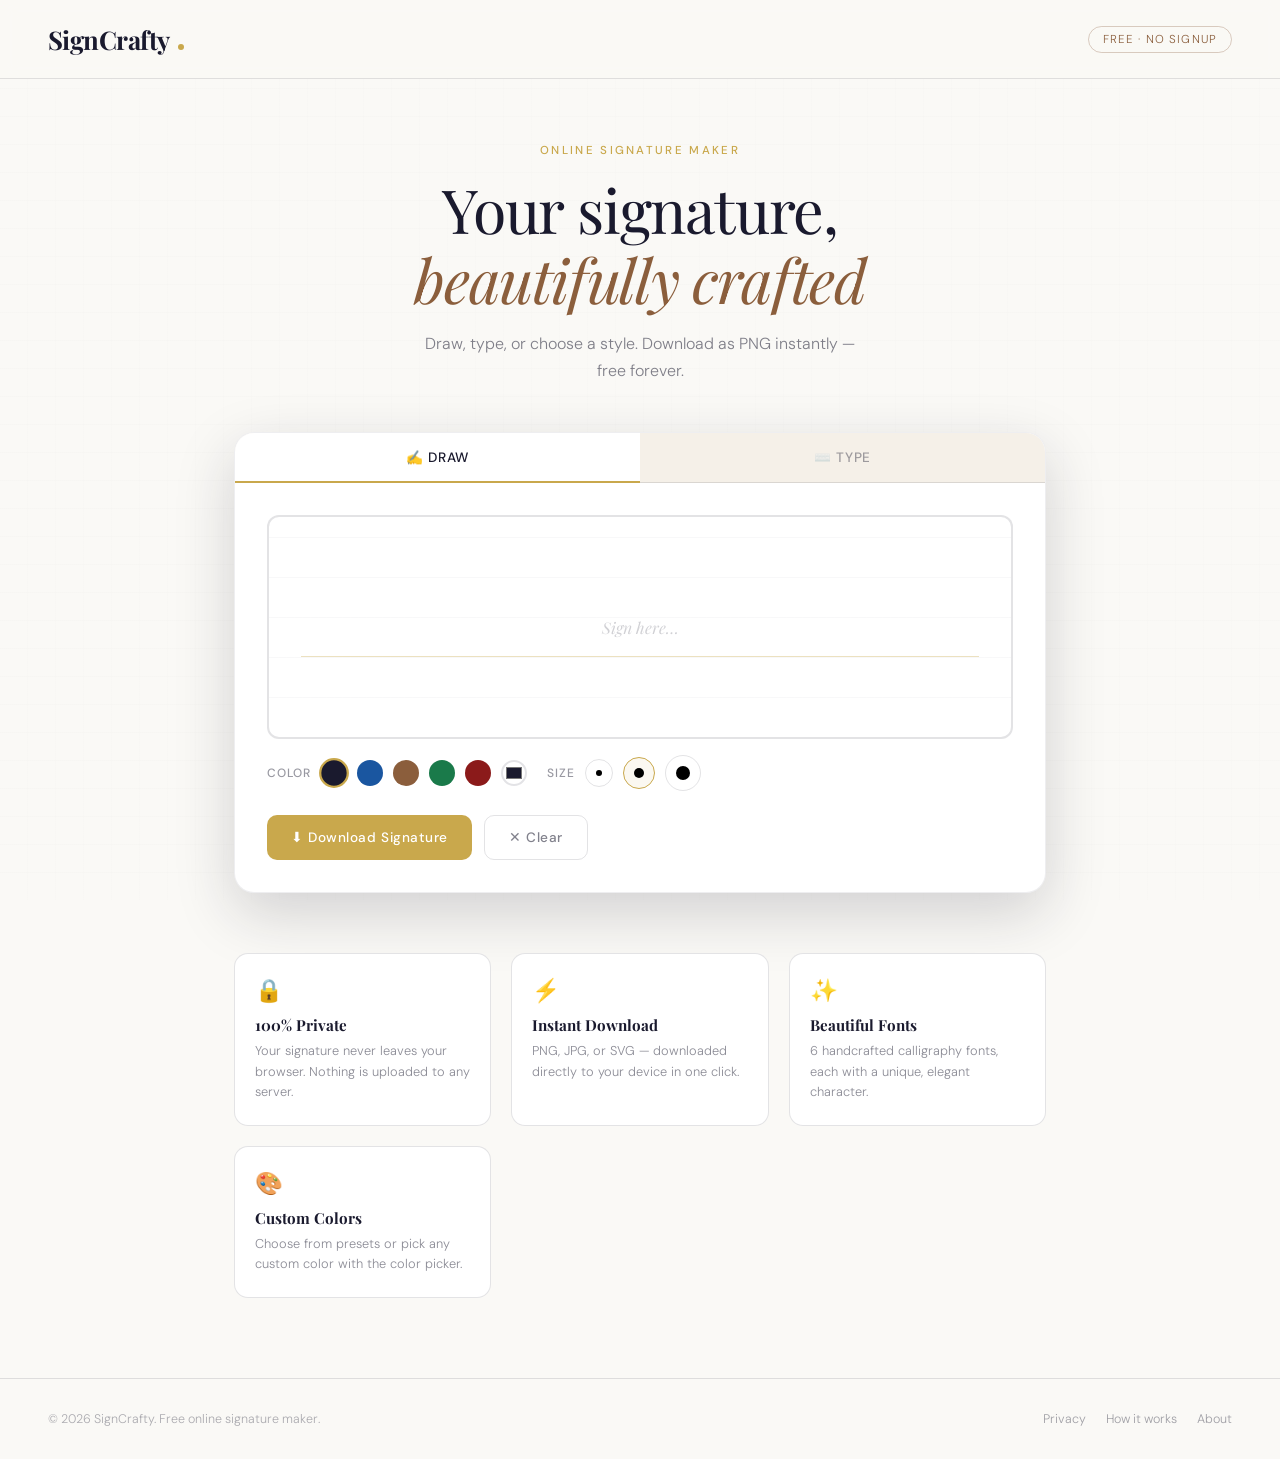
==== index.html @ a832ad2a "initial commit" ====
<!DOCTYPE html>
<html lang="en">
<head>
<meta charset="UTF-8">
<meta name="viewport" content="width=device-width, initial-scale=1.0">
<title>SignCrafty – Free Online Signature Maker</title>
<meta name="description" content="Create your perfect digital signature for free. Draw, type, or upload. Download as PNG instantly. No signup required.">
<meta name="keywords" content="signature maker, digital signature, online signature, free signature, PNG signature, SVG signature, typed signature, e-signature image">
<meta name="author" content="SignCrafty">
<meta name="robots" content="index, follow">
<meta name="theme-color" content="#1a1a2e">

<link rel="preconnect" href="https://fonts.googleapis.com">
<link rel="preconnect" href="https://fonts.gstatic.com" crossorigin>

<meta property="og:type" content="website">
<meta property="og:title" content="SignCrafty – Free Online Signature Maker">
<meta property="og:description" content="Create your perfect digital signature for free. Draw, type, or choose a style. Download as PNG, JPG, or SVG instantly. No signup required.">
<meta property="og:locale" content="en_US">
<meta property="og:site_name" content="SignCrafty">

<meta name="twitter:card" content="summary_large_image">
<meta name="twitter:title" content="SignCrafty – Free Online Signature Maker">
<meta name="twitter:description" content="Create your perfect digital signature for free. Draw, type, or choose a style. Download instantly — no signup.">

<link href="https://fonts.googleapis.com/css2?family=Playfair+Display:ital,wght@0,400;0,700;1,400&family=DM+Sans:wght@300;400;500&family=Dancing+Script:wght@400;600;700&family=Great+Vibes&family=Pinyon+Script&family=Parisienne&display=swap" rel="stylesheet">
<link rel="stylesheet" href="styles.css">

<script type="application/ld+json">
{
  "@context": "https://schema.org",
  "@type": "WebApplication",
  "name": "SignCrafty",
  "description": "Free online signature maker. Draw or type your signature and download as PNG, JPG, or SVG. Runs entirely in your browser.",
  "applicationCategory": "UtilitiesApplication",
  "operatingSystem": "Any",
  "offers": {
    "@type": "Offer",
    "price": "0",
    "priceCurrency": "USD"
  },
  "featureList": "Draw signature; type signature with fonts; PNG, JPG, and SVG export; private browser-only processing"
}
</script>

<script src="main.js" defer></script>
</head>
<body>

<!-- HEADER -->
<header>
  <div class="logo">
    <span class="logo-word">SignCrafty</span>
    <div class="logo-dot"></div>
  </div>
  <span class="header-badge">Free · No Signup</span>
</header>

<main id="main-content">
<!-- HERO -->
<section class="hero" aria-labelledby="hero-heading">
  <div class="hero-eyebrow">Online Signature Maker</div>
  <h1 id="hero-heading">Your signature,<br><em>beautifully crafted</em></h1>
  <p>Draw, type, or choose a style. Download as PNG instantly — free forever.</p>
</section>

<!-- MAIN TOOL CARD -->
<div class="card">
  <div class="tool-box">

    <!-- TABS -->
    <div class="tabs">
      <button class="tab active" onclick="switchTab('draw', this)">✍️ Draw</button>
      <button class="tab" onclick="switchTab('type', this)">⌨️ Type</button>
    </div>

    <div class="panels">

      <!-- DRAW PANEL -->
      <div class="panel active" id="panel-draw">
        <div class="canvas-wrap">
          <div class="canvas-lines"></div>
          <div class="baseline"></div>
          <canvas id="sigCanvas"></canvas>
          <div class="canvas-hint" id="canvasHint">Sign here…</div>
        </div>

        <div class="draw-toolbar">
          <div class="toolbar-group">
            <span class="toolbar-label">Color</span>
            <div class="color-swatch active" style="background:#1a1a2e;" data-color="#1a1a2e" onclick="setColor(this)"></div>
            <div class="color-swatch" style="background:#1a56a0;" data-color="#1a56a0" onclick="setColor(this)"></div>
            <div class="color-swatch" style="background:#8b5e3c;" data-color="#8b5e3c" onclick="setColor(this)"></div>
            <div class="color-swatch" style="background:#1a7a4a;" data-color="#1a7a4a" onclick="setColor(this)"></div>
            <div class="color-swatch" style="background:#8b1a1a;" data-color="#8b1a1a" onclick="setColor(this)"></div>
            <input type="color" id="customColor" value="#1a1a2e" oninput="setCustomColor(this)"
              title="Custom color"
              style="width:26px;height:26px;border-radius:50%;border:2px solid var(--line);cursor:pointer;padding:1px;background:none;">
          </div>
          <div class="toolbar-group">
            <span class="toolbar-label">Size</span>
            <button class="size-btn" style="width:28px;height:28px;" onclick="setSize(1.5, this)">
              <svg width="6" height="6"><circle cx="3" cy="3" r="3" fill="currentColor"/></svg>
            </button>
            <button class="size-btn active" style="width:32px;height:32px;" onclick="setSize(3, this)">
              <svg width="10" height="10"><circle cx="5" cy="5" r="5" fill="currentColor"/></svg>
            </button>
            <button class="size-btn" style="width:36px;height:36px;" onclick="setSize(5, this)">
              <svg width="14" height="14"><circle cx="7" cy="7" r="7" fill="currentColor"/></svg>
            </button>
          </div>
        </div>

        <div class="actions">
          <button class="btn btn-gold" onclick="showDownload('draw')">⬇ Download Signature</button>
          <button class="btn btn-ghost" onclick="clearCanvas()">✕ Clear</button>
        </div>

        <div class="download-opts" id="dl-draw">
          <div class="download-opts-title">Choose format</div>
          <div class="dl-grid">
            <div class="dl-opt" onclick="downloadSig('draw','png-transparent')">
              <div class="dl-opt-icon">🖼️</div>
              <div class="dl-opt-label">PNG</div>
              <div class="dl-opt-desc">Transparent background</div>
            </div>
            <div class="dl-opt" onclick="downloadSig('draw','png-white')">
              <div class="dl-opt-icon">⬜</div>
              <div class="dl-opt-label">PNG</div>
              <div class="dl-opt-desc">White background</div>
            </div>
            <div class="dl-opt" onclick="downloadSig('draw','jpg')">
              <div class="dl-opt-icon">📷</div>
              <div class="dl-opt-label">JPG</div>
              <div class="dl-opt-desc">White background</div>
            </div>
            <div class="dl-opt" onclick="downloadSig('draw','svg')">
              <div class="dl-opt-icon">✏️</div>
              <div class="dl-opt-label">SVG</div>
              <div class="dl-opt-desc">Vector format</div>
            </div>
          </div>
        </div>
      </div>

      <!-- TYPE PANEL -->
      <div class="panel" id="panel-type">
        <div class="type-input-wrap">
          <input type="text" id="typeInput" placeholder="Type your name…" oninput="updateTypePreview()" maxlength="40">
        </div>

        <div class="font-grid" id="fontGrid"></div>

        <div class="type-preview-wrap">
          <div class="baseline"></div>
          <div id="typedSig" style="font-family:'Dancing Script',cursive;">Your Name</div>
        </div>

        <div class="type-color-row">
          <span class="toolbar-label">Color</span>
          <div class="color-swatch active" style="background:#1a1a2e;" data-color="#1a1a2e" onclick="setTypeColor(this)"></div>
          <div class="color-swatch" style="background:#1a56a0;" data-color="#1a56a0" onclick="setTypeColor(this)"></div>
          <div class="color-swatch" style="background:#8b5e3c;" data-color="#8b5e3c" onclick="setTypeColor(this)"></div>
          <div class="color-swatch" style="background:#1a7a4a;" data-color="#1a7a4a" onclick="setTypeColor(this)"></div>
          <div class="color-swatch" style="background:#8b1a1a;" data-color="#8b1a1a" onclick="setTypeColor(this)"></div>
          <input type="color" id="typeCustomColor" value="#1a1a2e" oninput="setTypeCustomColor(this)"
            style="width:26px;height:26px;border-radius:50%;border:2px solid var(--line);cursor:pointer;padding:1px;background:none;">
        </div>

        <div class="actions">
          <button class="btn btn-gold" onclick="showDownload('type')">⬇ Download Signature</button>
        </div>

        <div class="download-opts" id="dl-type">
          <div class="download-opts-title">Choose format</div>
          <div class="dl-grid">
            <div class="dl-opt" onclick="downloadSig('type','png-transparent')">
              <div class="dl-opt-icon">🖼️</div>
              <div class="dl-opt-label">PNG</div>
              <div class="dl-opt-desc">Transparent background</div>
            </div>
            <div class="dl-opt" onclick="downloadSig('type','png-white')">
              <div class="dl-opt-icon">⬜</div>
              <div class="dl-opt-label">PNG</div>
              <div class="dl-opt-desc">White background</div>
            </div>
            <div class="dl-opt" onclick="downloadSig('type','jpg')">
              <div class="dl-opt-icon">📷</div>
              <div class="dl-opt-label">JPG</div>
              <div class="dl-opt-desc">White background</div>
            </div>
          </div>
        </div>
      </div>

    </div>
  </div>
</div>

<!-- FEATURES -->
<section class="features" aria-label="Features">
  <div class="feature">
    <div class="feature-icon">🔒</div>
    <div class="feature-title">100% Private</div>
    <div class="feature-desc">Your signature never leaves your browser. Nothing is uploaded to any server.</div>
  </div>
  <div class="feature">
    <div class="feature-icon">⚡</div>
    <div class="feature-title">Instant Download</div>
    <div class="feature-desc">PNG, JPG, or SVG — downloaded directly to your device in one click.</div>
  </div>
  <div class="feature">
    <div class="feature-icon">✨</div>
    <div class="feature-title">Beautiful Fonts</div>
    <div class="feature-desc">6 handcrafted calligraphy fonts, each with a unique, elegant character.</div>
  </div>
  <div class="feature">
    <div class="feature-icon">🎨</div>
    <div class="feature-title">Custom Colors</div>
    <div class="feature-desc">Choose from presets or pick any custom color with the color picker.</div>
  </div>
</section>
</main>

<!-- FOOTER -->
<footer>
  <div class="footer-copy">© 2026 SignCrafty. Free online signature maker.</div>
  <div class="footer-links">
    <a href="#">Privacy</a>
    <a href="#">How it works</a>
    <a href="#">About</a>
  </div>
</footer>

<!-- TOAST -->
<div class="toast" id="toast"></div>

</body>
</html>
---- styles.css ----
:root {
    --ink: #1a1a2e;
    --ink-light: #2d2d4e;
    --paper: #faf9f6;
    --paper-warm: #f5f0e8;
    --gold: #c9a84c;
    --gold-light: #e8c96a;
    --accent: #8b5e3c;
    --line: rgba(26,26,46,0.12);
    --shadow: 0 8px 40px rgba(26,26,46,0.12);
    --shadow-deep: 0 20px 60px rgba(26,26,46,0.18);
  }

  * { margin: 0; padding: 0; box-sizing: border-box; }

  body {
    background: var(--paper);
    color: var(--ink);
    font-family: 'DM Sans', sans-serif;
    font-weight: 300;
    min-height: 100vh;
    overflow-x: hidden;
  }

  /* Subtle paper texture */
  body::before {
    content: '';
    position: fixed;
    inset: 0;
    background-image:
      repeating-linear-gradient(0deg, transparent, transparent 27px, rgba(26,26,46,0.025) 28px),
      repeating-linear-gradient(90deg, transparent, transparent 27px, rgba(26,26,46,0.01) 28px);
    pointer-events: none;
    z-index: 0;
  }

  /* ── HEADER ── */
  header {
    position: relative;
    z-index: 1;
    display: flex;
    justify-content: space-between;
    align-items: center;
    padding: 22px 48px;
    border-bottom: 1px solid var(--line);
    background: rgba(250,249,246,0.9);
    backdrop-filter: blur(8px);
  }

  .logo {
    display: flex;
    align-items: baseline;
    gap: 8px;
  }

  .logo-word {
    font-family: 'Playfair Display', serif;
    font-size: 1.6rem;
    font-weight: 700;
    color: var(--ink);
    letter-spacing: -0.02em;
  }

  .logo-dot {
    width: 6px;
    height: 6px;
    background: var(--gold);
    border-radius: 50%;
    margin-bottom: 3px;
  }

  .logo-sub {
    font-size: 0.7rem;
    letter-spacing: 0.15em;
    text-transform: uppercase;
    color: var(--gold);
    font-weight: 500;
  }

  .header-badge {
    font-size: 0.72rem;
    letter-spacing: 0.1em;
    text-transform: uppercase;
    color: var(--accent);
    border: 1px solid rgba(139,94,60,0.3);
    padding: 5px 14px;
    border-radius: 20px;
  }

  /* ── HERO ── */
  .hero {
    position: relative;
    z-index: 1;
    text-align: center;
    padding: 64px 24px 48px;
  }

  .hero-eyebrow {
    font-size: 0.72rem;
    letter-spacing: 0.2em;
    text-transform: uppercase;
    color: var(--gold);
    font-weight: 500;
    margin-bottom: 16px;
  }

  .hero h1 {
    font-family: 'Playfair Display', serif;
    font-size: clamp(2.2rem, 5vw, 3.8rem);
    font-weight: 400;
    line-height: 1.15;
    color: var(--ink);
    margin-bottom: 16px;
    letter-spacing: -0.02em;
  }

  .hero h1 em {
    font-style: italic;
    color: var(--accent);
  }

  .hero p {
    font-size: 1rem;
    color: rgba(26,26,46,0.55);
    max-width: 460px;
    margin: 0 auto;
    line-height: 1.7;
  }

  /* ── MAIN CARD ── */
  .card {
    position: relative;
    z-index: 1;
    max-width: 860px;
    margin: 0 auto 60px;
    padding: 0 24px;
  }

  .tool-box {
    background: white;
    border-radius: 20px;
    box-shadow: var(--shadow-deep);
    overflow: hidden;
    border: 1px solid rgba(26,26,46,0.07);
  }

  /* ── TABS ── */
  .tabs {
    display: flex;
    border-bottom: 1px solid var(--line);
    background: var(--paper-warm);
  }

  .tab {
    flex: 1;
    padding: 16px 20px;
    font-family: 'DM Sans', sans-serif;
    font-size: 0.85rem;
    font-weight: 500;
    letter-spacing: 0.05em;
    text-transform: uppercase;
    color: rgba(26,26,46,0.4);
    background: none;
    border: none;
    cursor: pointer;
    transition: all 0.25s;
    position: relative;
  }

  .tab:hover { color: var(--ink); }

  .tab.active {
    color: var(--ink);
    background: white;
  }

  .tab.active::after {
    content: '';
    position: absolute;
    bottom: -1px;
    left: 0; right: 0;
    height: 2px;
    background: var(--gold);
  }

  /* ── PANELS ── */
  .panels { padding: 32px; }

  .panel { display: none; }
  .panel.active { display: block; }

  /* ── DRAW PANEL ── */
  .canvas-wrap {
    position: relative;
    background: white;
    border: 2px solid var(--line);
    border-radius: 12px;
    overflow: hidden;
    cursor: crosshair;
  }

  .canvas-lines {
    position: absolute;
    inset: 0;
    background-image: repeating-linear-gradient(
      0deg, transparent, transparent 39px, rgba(26,26,46,0.06) 40px
    );
    pointer-events: none;
  }

  .baseline {
    position: absolute;
    bottom: 80px;
    left: 32px; right: 32px;
    height: 1px;
    background: rgba(201,168,76,0.35);
    pointer-events: none;
  }

  #sigCanvas {
    display: block;
    width: 100%;
    height: 220px;
    touch-action: none;
  }

  .canvas-hint {
    position: absolute;
    inset: 0;
    display: flex;
    align-items: center;
    justify-content: center;
    font-family: 'Playfair Display', serif;
    font-style: italic;
    font-size: 1rem;
    color: rgba(26,26,46,0.2);
    pointer-events: none;
    transition: opacity 0.3s;
  }

  .canvas-hint.hidden { opacity: 0; }

  /* Draw toolbar */
  .draw-toolbar {
    display: flex;
    align-items: center;
    gap: 20px;
    margin-top: 16px;
    flex-wrap: wrap;
  }

  .toolbar-group {
    display: flex;
    align-items: center;
    gap: 10px;
  }

  .toolbar-label {
    font-size: 0.75rem;
    letter-spacing: 0.08em;
    text-transform: uppercase;
    color: rgba(26,26,46,0.45);
    font-weight: 500;
  }

  .color-swatch {
    width: 26px; height: 26px;
    border-radius: 50%;
    border: 2px solid transparent;
    cursor: pointer;
    transition: transform 0.15s, border-color 0.15s;
  }

  .color-swatch:hover { transform: scale(1.15); }
  .color-swatch.active { border-color: var(--gold); transform: scale(1.15); }

  .size-btn {
    background: none;
    border: 1.5px solid var(--line);
    border-radius: 50%;
    cursor: pointer;
    display: flex; align-items: center; justify-content: center;
    transition: border-color 0.15s, background 0.15s;
  }

  .size-btn:hover, .size-btn.active {
    border-color: var(--gold);
    background: rgba(201,168,76,0.08);
  }

  /* ── TYPE PANEL ── */
  .type-input-wrap {
    position: relative;
    margin-bottom: 20px;
  }

  .type-input-wrap input {
    width: 100%;
    border: 2px solid var(--line);
    border-radius: 10px;
    padding: 16px 20px;
    font-family: 'DM Sans', sans-serif;
    font-size: 1rem;
    color: var(--ink);
    background: var(--paper);
    outline: none;
    transition: border-color 0.2s;
  }

  .type-input-wrap input:focus {
    border-color: var(--gold);
    background: white;
  }

  .type-input-wrap input::placeholder { color: rgba(26,26,46,0.3); }

  .font-grid {
    display: grid;
    grid-template-columns: repeat(auto-fill, minmax(180px, 1fr));
    gap: 12px;
    margin-bottom: 20px;
  }

  .font-option {
    padding: 16px 12px;
    background: var(--paper);
    border: 2px solid transparent;
    border-radius: 10px;
    cursor: pointer;
    text-align: center;
    transition: all 0.2s;
  }

  .font-option:hover { border-color: rgba(201,168,76,0.4); background: white; }
  .font-option.active { border-color: var(--gold); background: white; }

  .font-preview {
    font-size: 1.5rem;
    color: var(--ink);
    line-height: 1.3;
    margin-bottom: 4px;
  }

  .font-name {
    font-size: 0.68rem;
    letter-spacing: 0.1em;
    text-transform: uppercase;
    color: rgba(26,26,46,0.4);
    font-family: 'DM Sans', sans-serif;
  }

  /* Type preview */
  .type-preview-wrap {
    background: white;
    border: 2px solid var(--line);
    border-radius: 12px;
    height: 160px;
    display: flex;
    align-items: center;
    justify-content: center;
    overflow: hidden;
    position: relative;
    margin-bottom: 20px;
  }

  .type-preview-wrap .baseline {
    bottom: 40px;
  }

  #typedSig {
    font-size: clamp(2rem, 8vw, 3.5rem);
    color: var(--ink);
    padding: 20px;
    text-align: center;
    line-height: 1.2;
    transition: font-family 0.3s;
    position: relative;
    z-index: 1;
  }

  /* Color picker for type */
  .type-color-row {
    display: flex;
    align-items: center;
    gap: 16px;
    margin-bottom: 8px;
  }

  /* ── ACTION BUTTONS ── */
  .actions {
    display: flex;
    gap: 12px;
    margin-top: 24px;
    flex-wrap: wrap;
  }

  .btn {
    display: inline-flex;
    align-items: center;
    gap: 8px;
    padding: 13px 24px;
    border-radius: 10px;
    font-family: 'DM Sans', sans-serif;
    font-size: 0.85rem;
    font-weight: 500;
    letter-spacing: 0.04em;
    cursor: pointer;
    transition: all 0.2s;
    border: none;
    text-decoration: none;
  }

  .btn-primary {
    background: var(--ink);
    color: white;
  }

  .btn-primary:hover {
    background: var(--ink-light);
    transform: translateY(-1px);
    box-shadow: 0 6px 20px rgba(26,26,46,0.25);
  }

  .btn-gold {
    background: var(--gold);
    color: white;
  }

  .btn-gold:hover {
    background: var(--gold-light);
    transform: translateY(-1px);
    box-shadow: 0 6px 20px rgba(201,168,76,0.4);
  }

  .btn-ghost {
    background: transparent;
    color: rgba(26,26,46,0.55);
    border: 1.5px solid var(--line);
  }

  .btn-ghost:hover {
    background: var(--paper-warm);
    color: var(--ink);
    border-color: rgba(26,26,46,0.2);
  }

  /* ── DOWNLOAD OPTIONS ── */
  .download-opts {
    display: none;
    margin-top: 20px;
    padding: 20px;
    background: var(--paper-warm);
    border-radius: 12px;
    border: 1px solid var(--line);
    animation: fadeUp 0.3s ease;
  }

  .download-opts.visible { display: block; }

  @keyframes fadeUp {
    from { opacity: 0; transform: translateY(8px); }
    to { opacity: 1; transform: translateY(0); }
  }

  .download-opts-title {
    font-size: 0.72rem;
    letter-spacing: 0.15em;
    text-transform: uppercase;
    color: rgba(26,26,46,0.45);
    margin-bottom: 14px;
  }

  .dl-grid {
    display: grid;
    grid-template-columns: repeat(auto-fill, minmax(150px, 1fr));
    gap: 10px;
  }

  .dl-opt {
    padding: 14px;
    background: white;
    border: 1.5px solid var(--line);
    border-radius: 10px;
    cursor: pointer;
    text-align: center;
    transition: all 0.2s;
    font-family: 'DM Sans', sans-serif;
  }

  .dl-opt:hover {
    border-color: var(--gold);
    background: white;
    transform: translateY(-2px);
    box-shadow: 0 4px 16px rgba(201,168,76,0.15);
  }

  .dl-opt-icon { font-size: 1.5rem; margin-bottom: 6px; }
  .dl-opt-label { font-size: 0.8rem; font-weight: 500; color: var(--ink); }
  .dl-opt-desc { font-size: 0.68rem; color: rgba(26,26,46,0.4); margin-top: 2px; }

  /* ── FEATURES ROW ── */
  .features {
    position: relative;
    z-index: 1;
    max-width: 860px;
    margin: 0 auto 80px;
    padding: 0 24px;
    display: grid;
    grid-template-columns: repeat(auto-fill, minmax(200px, 1fr));
    gap: 20px;
  }

  .feature {
    background: white;
    border: 1px solid var(--line);
    border-radius: 14px;
    padding: 22px 20px;
    transition: box-shadow 0.2s;
  }

  .feature:hover { box-shadow: var(--shadow); }

  .feature-icon { font-size: 1.4rem; margin-bottom: 10px; }

  .feature-title {
    font-family: 'Playfair Display', serif;
    font-size: 0.95rem;
    font-weight: 700;
    color: var(--ink);
    margin-bottom: 6px;
  }

  .feature-desc {
    font-size: 0.8rem;
    color: rgba(26,26,46,0.5);
    line-height: 1.6;
  }

  /* ── FOOTER ── */
  footer {
    position: relative;
    z-index: 1;
    border-top: 1px solid var(--line);
    padding: 32px 48px;
    display: flex;
    justify-content: space-between;
    align-items: center;
    flex-wrap: wrap;
    gap: 12px;
  }

  .footer-copy {
    font-size: 0.78rem;
    color: rgba(26,26,46,0.35);
  }

  .footer-links {
    display: flex;
    gap: 20px;
  }

  .footer-links a {
    font-size: 0.78rem;
    color: rgba(26,26,46,0.4);
    text-decoration: none;
    transition: color 0.2s;
  }

  .footer-links a:hover { color: var(--ink); }

  /* ── TOAST ── */
  .toast {
    position: fixed;
    bottom: 32px;
    left: 50%;
    transform: translateX(-50%) translateY(20px);
    background: var(--ink);
    color: white;
    padding: 12px 24px;
    border-radius: 30px;
    font-size: 0.85rem;
    opacity: 0;
    transition: all 0.3s;
    z-index: 999;
    pointer-events: none;
  }

  .toast.show {
    opacity: 1;
    transform: translateX(-50%) translateY(0);
  }

  /* Responsive */
  @media (max-width: 600px) {
    header { padding: 16px 20px; }
    .panels { padding: 20px; }
    .hero { padding: 40px 20px 32px; }
    footer { padding: 24px 20px; flex-direction: column; gap: 12px; text-align: center; }
    .draw-toolbar { gap: 14px; }
  }
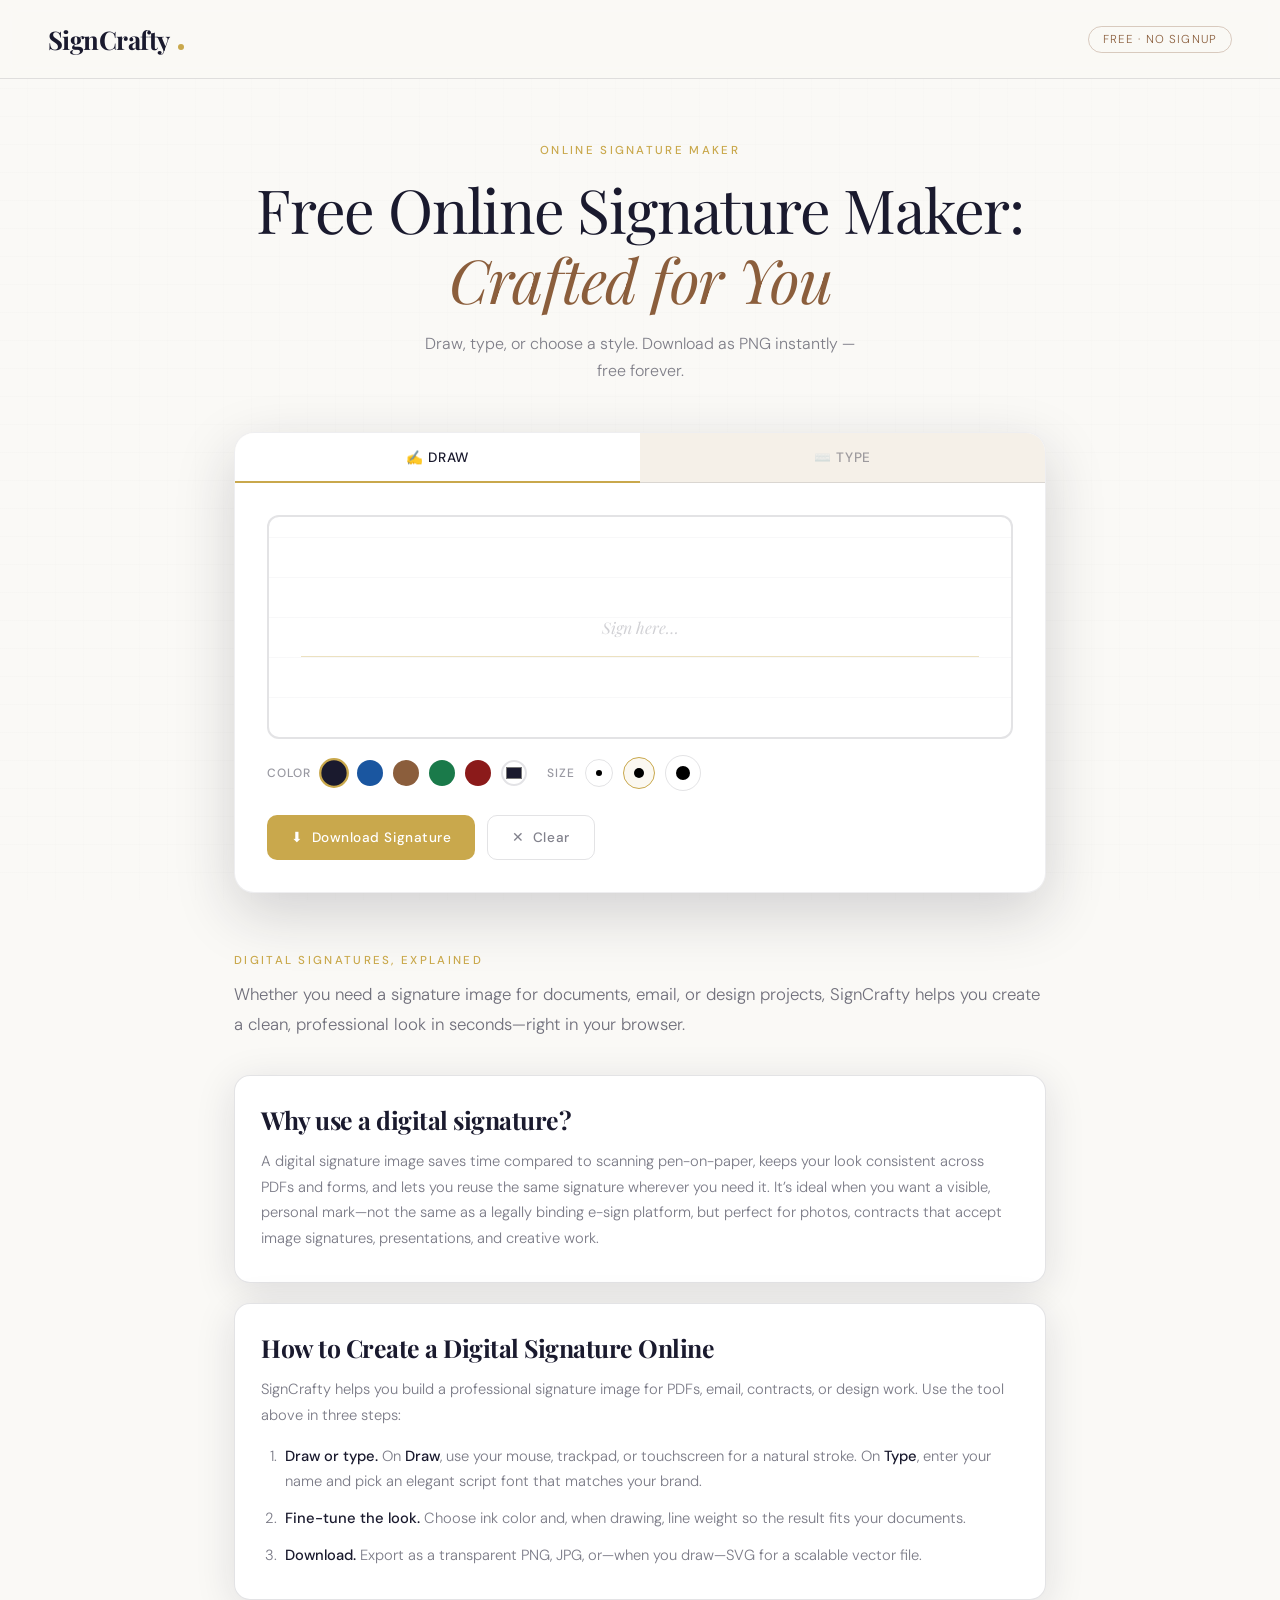
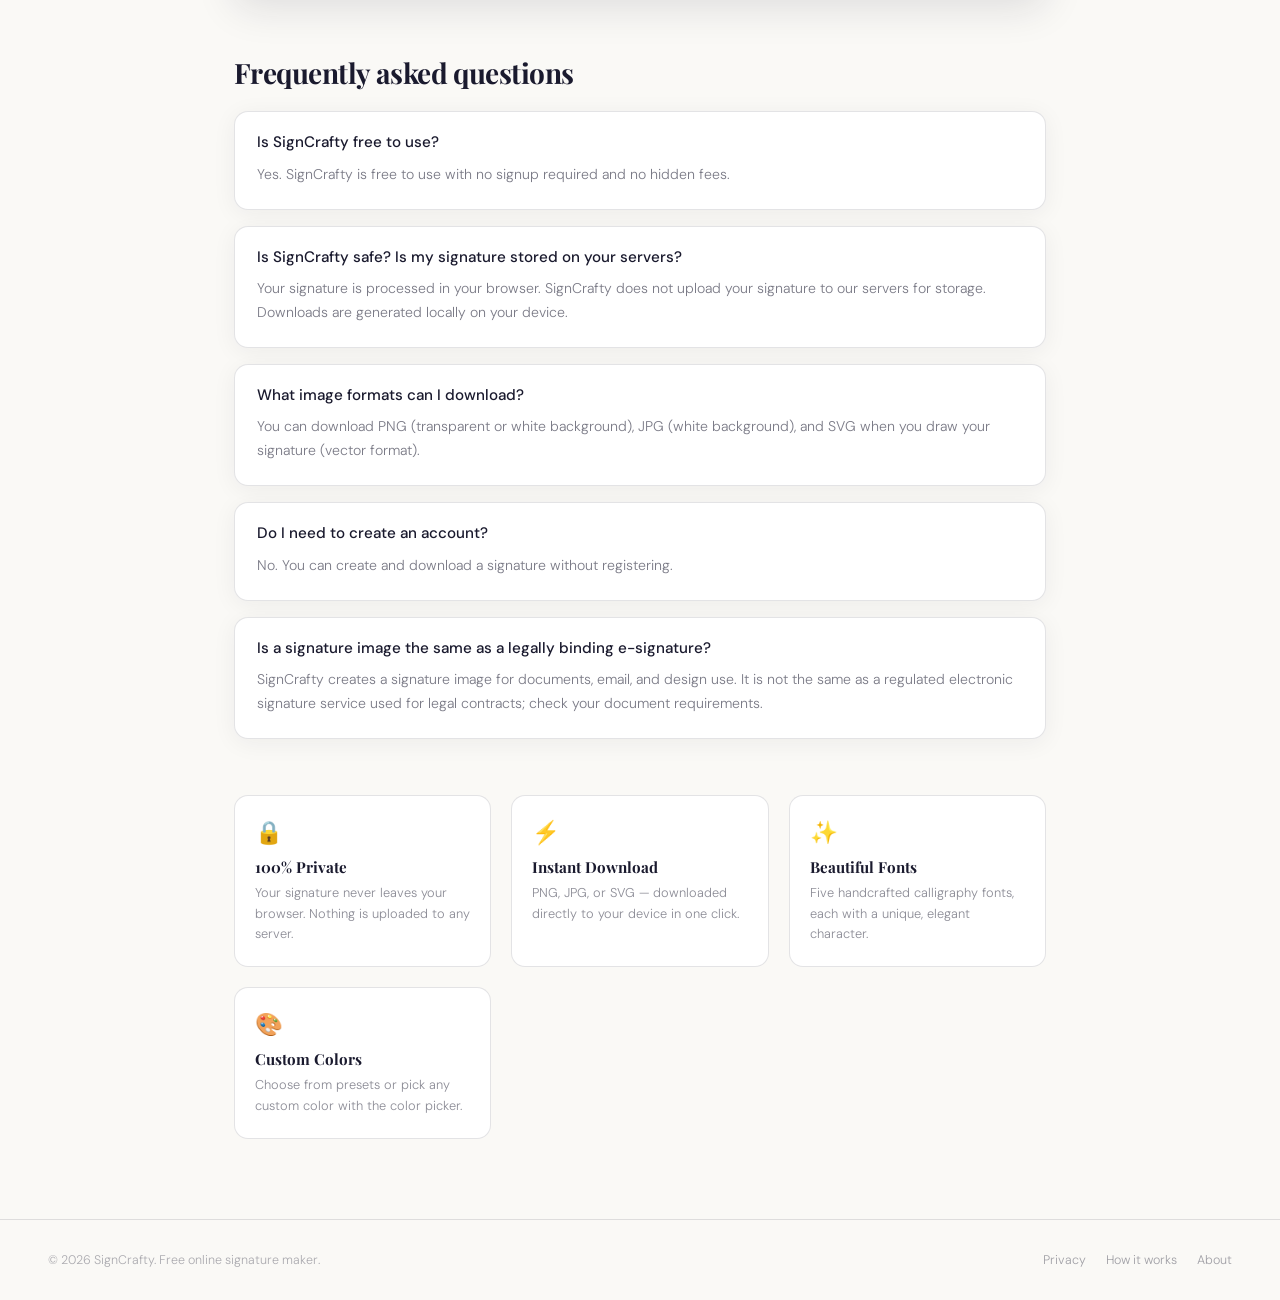
==== commit 528f0b36: "improve seo" ====
--- a/index.html
+++ b/index.html
@@ -3,7 +3,7 @@
 <head>
 <meta charset="UTF-8">
 <meta name="viewport" content="width=device-width, initial-scale=1.0">
-<title>SignCrafty – Free Online Signature Maker</title>
+<title>Free Online Signature Maker | Draw, Type & Download | SignCrafty</title>
 <meta name="description" content="Create your perfect digital signature for free. Draw, type, or upload. Download as PNG instantly. No signup required.">
 <meta name="keywords" content="signature maker, digital signature, online signature, free signature, PNG signature, SVG signature, typed signature, e-signature image">
 <meta name="author" content="SignCrafty">
@@ -14,13 +14,13 @@
 <link rel="preconnect" href="https://fonts.gstatic.com" crossorigin>
 
 <meta property="og:type" content="website">
-<meta property="og:title" content="SignCrafty – Free Online Signature Maker">
+<meta property="og:title" content="Free Online Signature Maker | Draw, Type & Download | SignCrafty">
 <meta property="og:description" content="Create your perfect digital signature for free. Draw, type, or choose a style. Download as PNG, JPG, or SVG instantly. No signup required.">
 <meta property="og:locale" content="en_US">
 <meta property="og:site_name" content="SignCrafty">
 
 <meta name="twitter:card" content="summary_large_image">
-<meta name="twitter:title" content="SignCrafty – Free Online Signature Maker">
+<meta name="twitter:title" content="Free Online Signature Maker | Draw, Type & Download | SignCrafty">
 <meta name="twitter:description" content="Create your perfect digital signature for free. Draw, type, or choose a style. Download instantly — no signup.">
 
 <link href="https://fonts.googleapis.com/css2?family=Playfair+Display:ital,wght@0,400;0,700;1,400&family=DM+Sans:wght@300;400;500&family=Dancing+Script:wght@400;600;700&family=Great+Vibes&family=Pinyon+Script&family=Parisienne&display=swap" rel="stylesheet">
@@ -43,6 +43,55 @@
 }
 </script>
 
+<script type="application/ld+json">
+{
+  "@context": "https://schema.org",
+  "@type": "FAQPage",
+  "mainEntity": [
+    {
+      "@type": "Question",
+      "name": "Is SignCrafty free to use?",
+      "acceptedAnswer": {
+        "@type": "Answer",
+        "text": "Yes. SignCrafty is free to use with no signup required and no hidden fees."
+      }
+    },
+    {
+      "@type": "Question",
+      "name": "Is SignCrafty safe? Is my signature stored on your servers?",
+      "acceptedAnswer": {
+        "@type": "Answer",
+        "text": "Your signature is processed in your browser. SignCrafty does not upload your signature to our servers for storage. Downloads are generated locally on your device."
+      }
+    },
+    {
+      "@type": "Question",
+      "name": "What image formats can I download?",
+      "acceptedAnswer": {
+        "@type": "Answer",
+        "text": "You can download PNG (transparent or white background), JPG (white background), and SVG when you draw your signature (vector format)."
+      }
+    },
+    {
+      "@type": "Question",
+      "name": "Do I need to create an account?",
+      "acceptedAnswer": {
+        "@type": "Answer",
+        "text": "No. You can create and download a signature without registering."
+      }
+    },
+    {
+      "@type": "Question",
+      "name": "Is a signature image the same as a legally binding e-signature?",
+      "acceptedAnswer": {
+        "@type": "Answer",
+        "text": "SignCrafty creates a signature image for documents, email, and design use. It is not the same as a regulated electronic signature service used for legal contracts; check your document requirements."
+      }
+    }
+  ]
+}
+</script>
+
 <script src="main.js" defer></script>
 </head>
 <body>
@@ -60,7 +109,7 @@
 <!-- HERO -->
 <section class="hero" aria-labelledby="hero-heading">
   <div class="hero-eyebrow">Online Signature Maker</div>
-  <h1 id="hero-heading">Your signature,<br><em>beautifully crafted</em></h1>
+  <h1 id="hero-heading">Free Online Signature Maker:<br><em>Crafted for You</em></h1>
   <p>Draw, type, or choose a style. Download as PNG instantly — free forever.</p>
 </section>
 
@@ -70,8 +119,8 @@
 
     <!-- TABS -->
     <div class="tabs">
-      <button class="tab active" onclick="switchTab('draw', this)">✍️ Draw</button>
-      <button class="tab" onclick="switchTab('type', this)">⌨️ Type</button>
+      <button class="tab active" type="button" aria-label="Switch to draw signature tab" onclick="switchTab('draw', this)"><span aria-hidden="true">✍️</span> Draw</button>
+      <button class="tab" type="button" aria-label="Switch to type signature tab" onclick="switchTab('type', this)"><span aria-hidden="true">⌨️</span> Type</button>
     </div>
 
     <div class="panels">
@@ -93,49 +142,49 @@
             <div class="color-swatch" style="background:#8b5e3c;" data-color="#8b5e3c" onclick="setColor(this)"></div>
             <div class="color-swatch" style="background:#1a7a4a;" data-color="#1a7a4a" onclick="setColor(this)"></div>
             <div class="color-swatch" style="background:#8b1a1a;" data-color="#8b1a1a" onclick="setColor(this)"></div>
-            <input type="color" id="customColor" value="#1a1a2e" oninput="setCustomColor(this)"
+            <input type="color" id="customColor" value="#1a1a2e" oninput="setCustomColor(this)" aria-label="Pick custom draw color"
               title="Custom color"
               style="width:26px;height:26px;border-radius:50%;border:2px solid var(--line);cursor:pointer;padding:1px;background:none;">
           </div>
           <div class="toolbar-group">
             <span class="toolbar-label">Size</span>
-            <button class="size-btn" style="width:28px;height:28px;" onclick="setSize(1.5, this)">
-              <svg width="6" height="6"><circle cx="3" cy="3" r="3" fill="currentColor"/></svg>
+            <button class="size-btn" type="button" aria-label="Set pen size to small" title="Small pen size" style="width:28px;height:28px;" onclick="setSize(1.5, this)">
+              <svg width="6" height="6" aria-hidden="true"><circle cx="3" cy="3" r="3" fill="currentColor"/></svg>
             </button>
-            <button class="size-btn active" style="width:32px;height:32px;" onclick="setSize(3, this)">
-              <svg width="10" height="10"><circle cx="5" cy="5" r="5" fill="currentColor"/></svg>
+            <button class="size-btn active" type="button" aria-label="Set pen size to medium" title="Medium pen size" style="width:32px;height:32px;" onclick="setSize(3, this)">
+              <svg width="10" height="10" aria-hidden="true"><circle cx="5" cy="5" r="5" fill="currentColor"/></svg>
             </button>
-            <button class="size-btn" style="width:36px;height:36px;" onclick="setSize(5, this)">
-              <svg width="14" height="14"><circle cx="7" cy="7" r="7" fill="currentColor"/></svg>
+            <button class="size-btn" type="button" aria-label="Set pen size to large" title="Large pen size" style="width:36px;height:36px;" onclick="setSize(5, this)">
+              <svg width="14" height="14" aria-hidden="true"><circle cx="7" cy="7" r="7" fill="currentColor"/></svg>
             </button>
           </div>
         </div>
 
         <div class="actions">
-          <button class="btn btn-gold" onclick="showDownload('draw')">⬇ Download Signature</button>
-          <button class="btn btn-ghost" onclick="clearCanvas()">✕ Clear</button>
+          <button class="btn btn-gold" type="button" aria-label="Download drawn signature" onclick="showDownload('draw')"><span aria-hidden="true">⬇</span> Download Signature</button>
+          <button class="btn btn-ghost" type="button" aria-label="Clear drawn signature" onclick="clearCanvas()"><span aria-hidden="true">✕</span> Clear</button>
         </div>
 
         <div class="download-opts" id="dl-draw">
           <div class="download-opts-title">Choose format</div>
           <div class="dl-grid">
             <div class="dl-opt" onclick="downloadSig('draw','png-transparent')">
-              <div class="dl-opt-icon">🖼️</div>
+              <div class="dl-opt-icon" aria-hidden="true">🖼️</div>
               <div class="dl-opt-label">PNG</div>
               <div class="dl-opt-desc">Transparent background</div>
             </div>
             <div class="dl-opt" onclick="downloadSig('draw','png-white')">
-              <div class="dl-opt-icon">⬜</div>
+              <div class="dl-opt-icon" aria-hidden="true">⬜</div>
               <div class="dl-opt-label">PNG</div>
               <div class="dl-opt-desc">White background</div>
             </div>
             <div class="dl-opt" onclick="downloadSig('draw','jpg')">
-              <div class="dl-opt-icon">📷</div>
+              <div class="dl-opt-icon" aria-hidden="true">📷</div>
               <div class="dl-opt-label">JPG</div>
               <div class="dl-opt-desc">White background</div>
             </div>
             <div class="dl-opt" onclick="downloadSig('draw','svg')">
-              <div class="dl-opt-icon">✏️</div>
+              <div class="dl-opt-icon" aria-hidden="true">✏️</div>
               <div class="dl-opt-label">SVG</div>
               <div class="dl-opt-desc">Vector format</div>
             </div>
@@ -163,29 +212,29 @@
           <div class="color-swatch" style="background:#8b5e3c;" data-color="#8b5e3c" onclick="setTypeColor(this)"></div>
           <div class="color-swatch" style="background:#1a7a4a;" data-color="#1a7a4a" onclick="setTypeColor(this)"></div>
           <div class="color-swatch" style="background:#8b1a1a;" data-color="#8b1a1a" onclick="setTypeColor(this)"></div>
-          <input type="color" id="typeCustomColor" value="#1a1a2e" oninput="setTypeCustomColor(this)"
+          <input type="color" id="typeCustomColor" value="#1a1a2e" oninput="setTypeCustomColor(this)" aria-label="Pick custom typed signature color"
             style="width:26px;height:26px;border-radius:50%;border:2px solid var(--line);cursor:pointer;padding:1px;background:none;">
         </div>
 
         <div class="actions">
-          <button class="btn btn-gold" onclick="showDownload('type')">⬇ Download Signature</button>
+          <button class="btn btn-gold" type="button" aria-label="Download typed signature" onclick="showDownload('type')"><span aria-hidden="true">⬇</span> Download Signature</button>
         </div>
 
         <div class="download-opts" id="dl-type">
           <div class="download-opts-title">Choose format</div>
           <div class="dl-grid">
             <div class="dl-opt" onclick="downloadSig('type','png-transparent')">
-              <div class="dl-opt-icon">🖼️</div>
+              <div class="dl-opt-icon" aria-hidden="true">🖼️</div>
               <div class="dl-opt-label">PNG</div>
               <div class="dl-opt-desc">Transparent background</div>
             </div>
             <div class="dl-opt" onclick="downloadSig('type','png-white')">
-              <div class="dl-opt-icon">⬜</div>
+              <div class="dl-opt-icon" aria-hidden="true">⬜</div>
               <div class="dl-opt-label">PNG</div>
               <div class="dl-opt-desc">White background</div>
             </div>
             <div class="dl-opt" onclick="downloadSig('type','jpg')">
-              <div class="dl-opt-icon">📷</div>
+              <div class="dl-opt-icon" aria-hidden="true">📷</div>
               <div class="dl-opt-label">JPG</div>
               <div class="dl-opt-desc">White background</div>
             </div>
@@ -196,26 +245,73 @@
     </div>
   </div>
 </div>
+
+<!-- SEO: educational content -->
+<section class="content-section" aria-labelledby="content-guide-heading">
+  <p id="content-guide-heading" class="content-section-kicker">Digital signatures, explained</p>
+  <p class="content-lead">Whether you need a signature image for documents, email, or design projects, SignCrafty helps you create a clean, professional look in seconds—right in your browser.</p>
+
+  <article class="content-block" id="why-digital-signature">
+    <h2>Why use a digital signature?</h2>
+    <p>A digital signature image saves time compared to scanning pen-on-paper, keeps your look consistent across PDFs and forms, and lets you reuse the same signature wherever you need it. It’s ideal when you want a visible, personal mark—not the same as a legally binding e-sign platform, but perfect for photos, contracts that accept image signatures, presentations, and creative work.</p>
+  </article>
+
+  <article class="content-block" id="how-to-create-digital-signature">
+    <h2>How to Create a Digital Signature Online</h2>
+    <p>SignCrafty helps you build a professional signature image for PDFs, email, contracts, or design work. Use the tool above in three steps:</p>
+    <ol class="content-steps">
+      <li><strong>Draw or type.</strong> On <strong>Draw</strong>, use your mouse, trackpad, or touchscreen for a natural stroke. On <strong>Type</strong>, enter your name and pick an elegant script font that matches your brand.</li>
+      <li><strong>Fine-tune the look.</strong> Choose ink color and, when drawing, line weight so the result fits your documents.</li>
+      <li><strong>Download.</strong> Export as a transparent PNG, JPG, or—when you draw—SVG for a scalable vector file.</li>
+    </ol>
+  </article>
+</section>
+
+<section class="faq-section" aria-labelledby="faq-heading">
+  <h2 id="faq-heading" class="faq-section-title">Frequently asked questions</h2>
+  <div class="faq-list">
+    <div class="faq-item">
+      <h3>Is SignCrafty free to use?</h3>
+      <p>Yes. SignCrafty is free to use with no signup required and no hidden fees.</p>
+    </div>
+    <div class="faq-item">
+      <h3>Is SignCrafty safe? Is my signature stored on your servers?</h3>
+      <p>Your signature is processed in your browser. SignCrafty does not upload your signature to our servers for storage. Downloads are generated locally on your device.</p>
+    </div>
+    <div class="faq-item">
+      <h3>What image formats can I download?</h3>
+      <p>You can download PNG (transparent or white background), JPG (white background), and SVG when you draw your signature (vector format).</p>
+    </div>
+    <div class="faq-item">
+      <h3>Do I need to create an account?</h3>
+      <p>No. You can create and download a signature without registering.</p>
+    </div>
+    <div class="faq-item">
+      <h3>Is a signature image the same as a legally binding e-signature?</h3>
+      <p>SignCrafty creates a signature image for documents, email, and design use. It is not the same as a regulated electronic signature service used for legal contracts; check your document requirements.</p>
+    </div>
+  </div>
+</section>
 
 <!-- FEATURES -->
 <section class="features" aria-label="Features">
   <div class="feature">
-    <div class="feature-icon">🔒</div>
+    <div class="feature-icon" aria-hidden="true">🔒</div>
     <div class="feature-title">100% Private</div>
     <div class="feature-desc">Your signature never leaves your browser. Nothing is uploaded to any server.</div>
   </div>
   <div class="feature">
-    <div class="feature-icon">⚡</div>
+    <div class="feature-icon" aria-hidden="true">⚡</div>
     <div class="feature-title">Instant Download</div>
     <div class="feature-desc">PNG, JPG, or SVG — downloaded directly to your device in one click.</div>
   </div>
   <div class="feature">
-    <div class="feature-icon">✨</div>
+    <div class="feature-icon" aria-hidden="true">✨</div>
     <div class="feature-title">Beautiful Fonts</div>
-    <div class="feature-desc">6 handcrafted calligraphy fonts, each with a unique, elegant character.</div>
+    <div class="feature-desc">Five handcrafted calligraphy fonts, each with a unique, elegant character.</div>
   </div>
   <div class="feature">
-    <div class="feature-icon">🎨</div>
+    <div class="feature-icon" aria-hidden="true">🎨</div>
     <div class="feature-title">Custom Colors</div>
     <div class="feature-desc">Choose from presets or pick any custom color with the color picker.</div>
   </div>
--- a/styles.css
+++ b/styles.css
@@ -497,6 +497,138 @@
   .dl-opt-icon { font-size: 1.5rem; margin-bottom: 6px; }
   .dl-opt-label { font-size: 0.8rem; font-weight: 500; color: var(--ink); }
   .dl-opt-desc { font-size: 0.68rem; color: rgba(26,26,46,0.4); margin-top: 2px; }
+
+  /* ── CONTENT SECTION (SEO) ── */
+  .content-section {
+    position: relative;
+    z-index: 1;
+    max-width: 860px;
+    margin: 0 auto 56px;
+    padding: 0 24px;
+  }
+
+  .content-section-kicker {
+    font-size: 0.72rem;
+    letter-spacing: 0.2em;
+    text-transform: uppercase;
+    color: var(--gold);
+    font-weight: 500;
+    margin-bottom: 12px;
+    font-family: 'DM Sans', sans-serif;
+  }
+
+  .content-lead {
+    font-size: 1.05rem;
+    color: rgba(26,26,46,0.62);
+    line-height: 1.75;
+    max-width: 52rem;
+    margin-bottom: 36px;
+  }
+
+  .content-block {
+    background: white;
+    border: 1px solid var(--line);
+    border-radius: 16px;
+    padding: 28px 26px 30px;
+    margin-bottom: 20px;
+    box-shadow: var(--shadow);
+  }
+
+  .content-block:last-child {
+    margin-bottom: 0;
+  }
+
+  .content-block h2 {
+    font-family: 'Playfair Display', serif;
+    font-size: clamp(1.25rem, 3vw, 1.55rem);
+    font-weight: 700;
+    color: var(--ink);
+    margin-bottom: 14px;
+    letter-spacing: -0.02em;
+    line-height: 1.25;
+  }
+
+  .content-block p {
+    font-size: 0.92rem;
+    color: rgba(26,26,46,0.58);
+    line-height: 1.75;
+    margin-bottom: 12px;
+  }
+
+  .content-block p:last-child {
+    margin-bottom: 0;
+  }
+
+  .content-steps {
+    margin: 16px 0 0;
+    padding-left: 1.25rem;
+    font-size: 0.92rem;
+    color: rgba(26,26,46,0.58);
+    line-height: 1.7;
+  }
+
+  .content-steps li {
+    margin-bottom: 12px;
+    padding-left: 4px;
+  }
+
+  .content-steps li:last-child {
+    margin-bottom: 0;
+  }
+
+  .content-steps strong {
+    color: var(--ink);
+    font-weight: 500;
+  }
+
+  /* ── FAQ ── */
+  .faq-section {
+    position: relative;
+    z-index: 1;
+    max-width: 860px;
+    margin: 0 auto 56px;
+    padding: 0 24px;
+  }
+
+  .faq-section-title {
+    font-family: 'Playfair Display', serif;
+    font-size: clamp(1.35rem, 3.2vw, 1.75rem);
+    font-weight: 700;
+    color: var(--ink);
+    margin-bottom: 22px;
+    letter-spacing: -0.02em;
+    line-height: 1.2;
+  }
+
+  .faq-list {
+    display: flex;
+    flex-direction: column;
+    gap: 16px;
+  }
+
+  .faq-item {
+    background: white;
+    border: 1px solid var(--line);
+    border-radius: 14px;
+    padding: 20px 22px 22px;
+    box-shadow: 0 4px 24px rgba(26,26,46,0.06);
+  }
+
+  .faq-item h3 {
+    font-family: 'DM Sans', sans-serif;
+    font-size: 0.95rem;
+    font-weight: 500;
+    color: var(--ink);
+    margin-bottom: 10px;
+    line-height: 1.35;
+  }
+
+  .faq-item p {
+    font-size: 0.88rem;
+    color: rgba(26,26,46,0.58);
+    line-height: 1.7;
+    margin: 0;
+  }
 
   /* ── FEATURES ROW ── */
   .features {
@@ -595,6 +727,10 @@
     header { padding: 16px 20px; }
     .panels { padding: 20px; }
     .hero { padding: 40px 20px 32px; }
+    .content-section { margin-bottom: 48px; }
+    .content-block { padding: 22px 18px 24px; }
+    .faq-section { margin-bottom: 48px; }
+    .faq-item { padding: 18px 16px 20px; }
     footer { padding: 24px 20px; flex-direction: column; gap: 12px; text-align: center; }
     .draw-toolbar { gap: 14px; }
   }
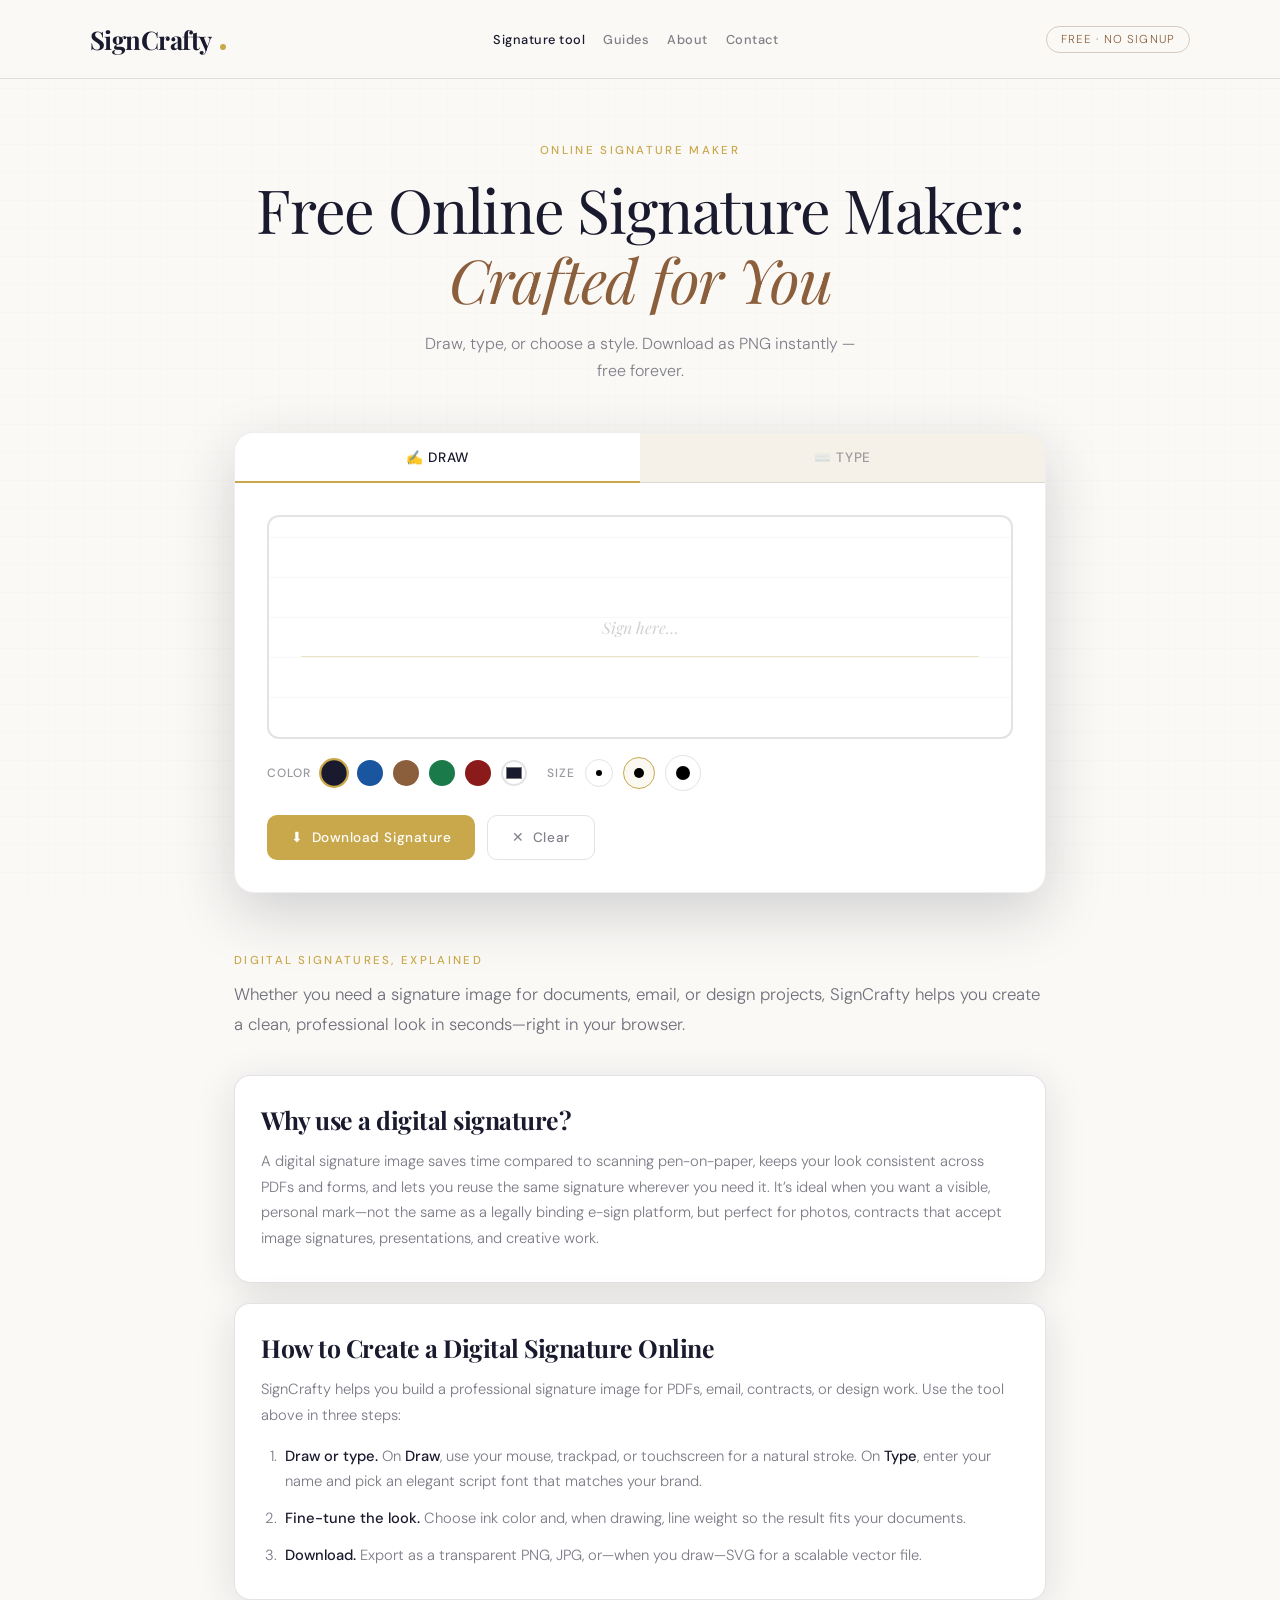
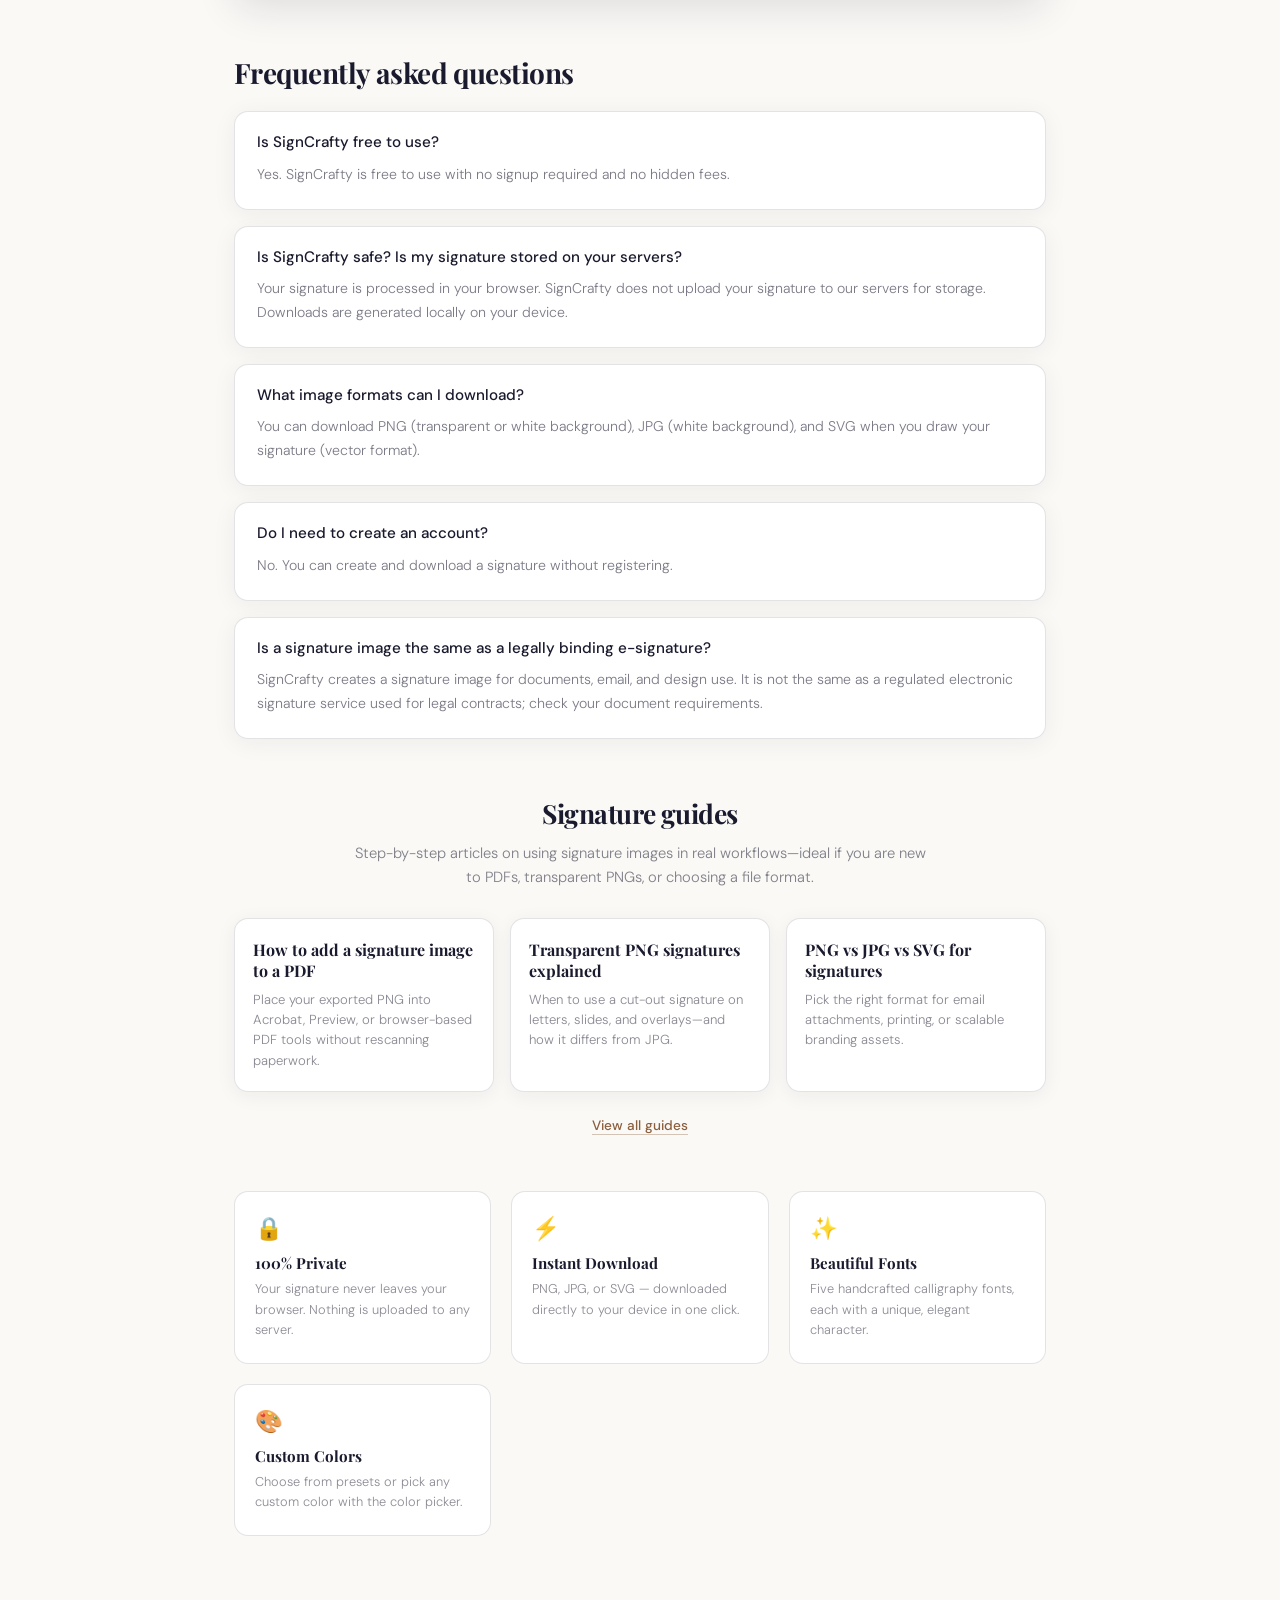
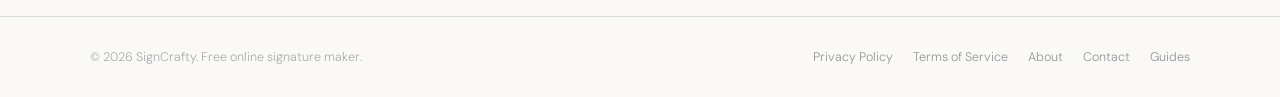
==== commit ef01559c: "add adsense requirments" ====
--- a/index.html
+++ b/index.html
@@ -9,6 +9,8 @@
 <meta name="author" content="SignCrafty">
 <meta name="robots" content="index, follow">
 <meta name="theme-color" content="#1a1a2e">
+
+<link rel="icon" href="favicon.svg" type="image/svg+xml">
 
 <link rel="preconnect" href="https://fonts.googleapis.com">
 <link rel="preconnect" href="https://fonts.gstatic.com" crossorigin>
@@ -96,13 +98,23 @@
 </head>
 <body>
 
+<a class="skip-link" href="#main-content">Skip to main content</a>
+
 <!-- HEADER -->
 <header>
-  <div class="logo">
-    <span class="logo-word">SignCrafty</span>
-    <div class="logo-dot"></div>
-  </div>
-  <span class="header-badge">Free · No Signup</span>
+  <div class="header-inner">
+    <a href="index.html" class="logo logo-link" aria-label="SignCrafty — Home">
+      <span class="logo-word">SignCrafty</span>
+      <span class="logo-dot" aria-hidden="true"></span>
+    </a>
+    <nav class="site-nav" aria-label="Main navigation">
+      <a href="index.html" aria-current="page">Signature tool</a>
+      <a href="blog.html">Guides</a>
+      <a href="about.html">About</a>
+      <a href="contact.html">Contact</a>
+    </nav>
+    <span class="header-badge">Free · No Signup</span>
+  </div>
 </header>
 
 <main id="main-content">
@@ -293,6 +305,26 @@
   </div>
 </section>
 
+<section class="guides-preview" aria-labelledby="guides-heading">
+  <h2 id="guides-heading">Signature guides</h2>
+  <p class="guides-intro">Step-by-step articles on using signature images in real workflows—ideal if you are new to PDFs, transparent PNGs, or choosing a file format.</p>
+  <div class="guide-cards">
+    <article class="guide-card">
+      <h3><a href="articles/add-signature-to-pdf.html">How to add a signature image to a PDF</a></h3>
+      <p>Place your exported PNG into Acrobat, Preview, or browser-based PDF tools without rescanning paperwork.</p>
+    </article>
+    <article class="guide-card">
+      <h3><a href="articles/transparent-png-signature.html">Transparent PNG signatures explained</a></h3>
+      <p>When to use a cut-out signature on letters, slides, and overlays—and how it differs from JPG.</p>
+    </article>
+    <article class="guide-card">
+      <h3><a href="articles/png-jpg-svg-formats.html">PNG vs JPG vs SVG for signatures</a></h3>
+      <p>Pick the right format for email attachments, printing, or scalable branding assets.</p>
+    </article>
+  </div>
+  <p class="guides-more"><a href="blog.html">View all guides</a></p>
+</section>
+
 <!-- FEATURES -->
 <section class="features" aria-label="Features">
   <div class="feature">
@@ -320,11 +352,15 @@
 
 <!-- FOOTER -->
 <footer>
-  <div class="footer-copy">© 2026 SignCrafty. Free online signature maker.</div>
-  <div class="footer-links">
-    <a href="#">Privacy</a>
-    <a href="#">How it works</a>
-    <a href="#">About</a>
+  <div class="footer-inner">
+    <div class="footer-copy">© 2026 SignCrafty. Free online signature maker.</div>
+    <nav class="footer-nav" aria-label="Footer navigation">
+      <a href="privacy-policy.html">Privacy Policy</a>
+      <a href="terms-of-service.html">Terms of Service</a>
+      <a href="about.html">About</a>
+      <a href="contact.html">Contact</a>
+      <a href="blog.html">Guides</a>
+    </nav>
   </div>
 </footer>
 
--- a/styles.css
+++ b/styles.css
@@ -62,6 +62,7 @@
   }
 
   .logo-dot {
+    display: inline-block;
     width: 6px;
     height: 6px;
     background: var(--gold);
@@ -85,6 +86,592 @@
     border: 1px solid rgba(139,94,60,0.3);
     padding: 5px 14px;
     border-radius: 20px;
+    flex-shrink: 0;
+  }
+
+  .header-inner {
+    display: flex;
+    align-items: center;
+    justify-content: space-between;
+    gap: 16px;
+    flex-wrap: wrap;
+    max-width: 1100px;
+    margin: 0 auto;
+    width: 100%;
+  }
+
+  a.logo-link {
+    text-decoration: none;
+    color: inherit;
+    display: inline-flex;
+    align-items: baseline;
+    gap: 8px;
+  }
+
+  a.logo-link:hover .logo-word {
+    color: var(--accent);
+  }
+
+  .site-nav {
+    display: flex;
+    flex-wrap: wrap;
+    gap: 8px 18px;
+    align-items: center;
+    justify-content: center;
+    flex: 1 1 auto;
+    min-width: 200px;
+  }
+
+  .site-nav a {
+    font-size: 0.8rem;
+    font-weight: 500;
+    letter-spacing: 0.04em;
+    color: rgba(26,26,46,0.55);
+    text-decoration: none;
+    transition: color 0.2s;
+  }
+
+  .site-nav a:hover,
+  .site-nav a[aria-current="page"] {
+    color: var(--ink);
+  }
+
+  .skip-link {
+    position: absolute;
+    left: -9999px;
+    z-index: 10000;
+    padding: 12px 20px;
+    background: var(--ink);
+    color: white;
+    font-size: 0.85rem;
+    font-weight: 500;
+    text-decoration: none;
+    border-radius: 0 0 8px 0;
+  }
+
+  .skip-link:focus {
+    left: 0;
+    top: 0;
+  }
+
+  /* ── INNER / LEGAL / ARTICLE PAGES ── */
+  .page-hero {
+    position: relative;
+    z-index: 1;
+    text-align: center;
+    padding: 48px 24px 28px;
+    max-width: 760px;
+    margin: 0 auto;
+  }
+
+  .page-kicker {
+    font-size: 0.72rem;
+    letter-spacing: 0.2em;
+    text-transform: uppercase;
+    color: var(--gold);
+    font-weight: 500;
+    margin-bottom: 12px;
+  }
+
+  .page-hero h1 {
+    font-family: 'Playfair Display', serif;
+    font-size: clamp(1.6rem, 4vw, 2.2rem);
+    font-weight: 700;
+    color: var(--ink);
+    line-height: 1.2;
+    margin-bottom: 12px;
+    letter-spacing: -0.02em;
+  }
+
+  .page-deck {
+    font-size: 0.95rem;
+    color: rgba(26,26,46,0.55);
+    line-height: 1.65;
+    max-width: 34rem;
+    margin: 0 auto;
+  }
+
+  /* Secondary pages (Guides, About, Contact): aligned hero band + content */
+  .secondary-main {
+    position: relative;
+    z-index: 1;
+  }
+
+  .page-header-strip {
+    background: linear-gradient(180deg, rgba(245,240,232,0.85) 0%, var(--paper) 100%);
+    border-bottom: 1px solid var(--line);
+    padding: 44px 24px 40px;
+    margin-bottom: 0;
+  }
+
+  .page-header-inner {
+    max-width: 720px;
+    margin: 0 auto;
+  }
+
+  .page-header-strip .page-hero {
+    padding: 0;
+    max-width: none;
+    margin: 0;
+  }
+
+  .narrow-page {
+    max-width: 720px;
+    margin: 0 auto;
+    padding: 40px 24px 64px;
+  }
+
+  .inner-content {
+    position: relative;
+    z-index: 1;
+    max-width: 720px;
+    margin: 0 auto;
+    padding: 0 24px 72px;
+  }
+
+  .inner-content--panel {
+    padding: 0 0 64px;
+  }
+
+  .about-panels {
+    display: flex;
+    flex-direction: column;
+    gap: 18px;
+  }
+
+  .content-panel {
+    background: white;
+    border: 1px solid var(--line);
+    border-radius: 14px;
+    padding: 26px 28px 28px;
+    box-shadow: 0 4px 28px rgba(26,26,46,0.06);
+  }
+
+  .content-panel h2 {
+    font-family: 'Playfair Display', serif;
+    font-size: 1.15rem;
+    font-weight: 700;
+    color: var(--ink);
+    margin: 0 0 12px;
+    padding-bottom: 10px;
+    border-bottom: 1px solid var(--line);
+    line-height: 1.3;
+  }
+
+  .content-panel p {
+    font-size: 0.92rem;
+    color: rgba(26,26,46,0.62);
+    line-height: 1.75;
+    margin: 0 0 0.75rem;
+  }
+
+  .content-panel p:last-child {
+    margin-bottom: 0;
+  }
+
+  .content-panel a {
+    color: var(--accent);
+    font-weight: 500;
+    text-decoration: none;
+    border-bottom: 1px solid rgba(139,94,60,0.35);
+  }
+
+  .content-panel a:hover {
+    color: var(--ink);
+    border-bottom-color: var(--ink);
+  }
+
+  .page-cta-row {
+    margin-top: 28px;
+    padding-top: 22px;
+    border-top: 1px solid var(--line);
+    text-align: center;
+  }
+
+  .btn-text {
+    display: inline-flex;
+    align-items: center;
+    gap: 8px;
+    font-size: 0.88rem;
+    font-weight: 500;
+    color: var(--accent);
+    text-decoration: none;
+    border-bottom: 1px solid rgba(139,94,60,0.35);
+    transition: color 0.2s, border-color 0.2s;
+  }
+
+  .btn-text:hover {
+    color: var(--ink);
+    border-bottom-color: var(--ink);
+  }
+
+  /* Contact page */
+  .contact-layout {
+    max-width: 800px;
+    margin: 0 auto;
+    padding: 40px 24px 64px;
+  }
+
+  .contact-lead-card {
+    background: white;
+    border: 1px solid var(--line);
+    border-radius: 16px;
+    padding: 32px 28px 34px;
+    box-shadow: var(--shadow-deep);
+    text-align: center;
+    margin-bottom: 24px;
+  }
+
+  .contact-lead-card h2 {
+    font-family: 'Playfair Display', serif;
+    font-size: 1rem;
+    font-weight: 700;
+    letter-spacing: 0.12em;
+    text-transform: uppercase;
+    color: rgba(26,26,46,0.45);
+    margin: 0 0 16px;
+  }
+
+  .contact-email-link {
+    display: inline-block;
+    font-size: clamp(1.05rem, 2.5vw, 1.25rem);
+    font-weight: 500;
+    color: var(--ink);
+    text-decoration: none;
+    padding: 14px 28px;
+    border-radius: 10px;
+    background: var(--paper-warm);
+    border: 1px solid var(--line);
+    transition: background 0.2s, border-color 0.2s, box-shadow 0.2s;
+    word-break: break-word;
+    max-width: 100%;
+  }
+
+  .contact-email-link:hover {
+    background: white;
+    border-color: var(--gold);
+    box-shadow: 0 6px 24px rgba(201,168,76,0.15);
+  }
+
+  .contact-note {
+    font-size: 0.82rem;
+    color: rgba(26,26,46,0.48);
+    line-height: 1.6;
+    margin: 18px 0 0;
+    max-width: 28rem;
+    margin-left: auto;
+    margin-right: auto;
+  }
+
+  .contact-grid {
+    display: grid;
+    grid-template-columns: repeat(2, 1fr);
+    gap: 18px;
+    margin-bottom: 28px;
+  }
+
+  .contact-card {
+    background: white;
+    border: 1px solid var(--line);
+    border-radius: 14px;
+    padding: 22px 22px 24px;
+    box-shadow: 0 4px 24px rgba(26,26,46,0.06);
+  }
+
+  .contact-card h2 {
+    font-family: 'Playfair Display', serif;
+    font-size: 1.05rem;
+    font-weight: 700;
+    color: var(--ink);
+    margin: 0 0 12px;
+    line-height: 1.3;
+  }
+
+  .contact-card p,
+  .contact-card li {
+    font-size: 0.88rem;
+    color: rgba(26,26,46,0.58);
+    line-height: 1.7;
+    margin-bottom: 0.6rem;
+  }
+
+  .contact-card ul {
+    margin: 0;
+    padding-left: 1.2rem;
+  }
+
+  .contact-card li {
+    margin-bottom: 0.45rem;
+  }
+
+  /* Guides index */
+  .blog-layout {
+    max-width: 960px;
+    margin: 0 auto;
+    padding: 44px 24px 56px;
+  }
+
+  .blog-layout .blog-grid {
+    margin-bottom: 36px;
+    padding: 0;
+    max-width: none;
+  }
+
+  .inner-content h2 {
+    font-family: 'Playfair Display', serif;
+    font-size: 1.35rem;
+    font-weight: 700;
+    color: var(--ink);
+    margin: 2rem 0 0.75rem;
+    line-height: 1.3;
+  }
+
+  .inner-content h2:first-child {
+    margin-top: 0;
+  }
+
+  .inner-content h3 {
+    font-size: 1rem;
+    font-weight: 500;
+    color: var(--ink);
+    margin: 1.5rem 0 0.5rem;
+  }
+
+  .inner-content p,
+  .inner-content li {
+    font-size: 0.92rem;
+    color: rgba(26,26,46,0.62);
+    line-height: 1.75;
+    margin-bottom: 0.85rem;
+  }
+
+  .inner-content ul,
+  .inner-content ol {
+    margin: 0 0 1rem;
+    padding-left: 1.35rem;
+  }
+
+  .inner-content li {
+    margin-bottom: 0.5rem;
+  }
+
+  .inner-content a {
+    color: var(--accent);
+    font-weight: 500;
+    text-decoration: none;
+    border-bottom: 1px solid rgba(139,94,60,0.35);
+  }
+
+  .inner-content a:hover {
+    color: var(--ink);
+    border-bottom-color: var(--ink);
+  }
+
+  .last-updated {
+    font-size: 0.78rem;
+    color: rgba(26,26,46,0.4);
+    margin-bottom: 1.5rem;
+  }
+
+  /* ── BLOG INDEX & GUIDE CARDS ── */
+  .blog-grid {
+    position: relative;
+    z-index: 1;
+    display: grid;
+    grid-template-columns: repeat(auto-fill, minmax(280px, 1fr));
+    gap: 22px;
+  }
+
+  .blog-card {
+    position: relative;
+    background: white;
+    border: 1px solid var(--line);
+    border-radius: 16px;
+    padding: 28px 22px 22px;
+    min-height: 100%;
+    transition: box-shadow 0.25s, border-color 0.2s;
+    display: flex;
+    flex-direction: column;
+    overflow: hidden;
+  }
+
+  .blog-card::before {
+    content: '';
+    position: absolute;
+    top: 0;
+    left: 0;
+    right: 0;
+    height: 3px;
+    background: linear-gradient(90deg, var(--gold), rgba(201,168,76,0.2));
+  }
+
+  .blog-card:hover {
+    box-shadow: var(--shadow-deep);
+    border-color: rgba(26,26,46,0.14);
+  }
+
+  .blog-card h2 {
+    font-family: 'Playfair Display', serif;
+    font-size: 1.08rem;
+    font-weight: 700;
+    margin: 4px 0 12px;
+    line-height: 1.38;
+  }
+
+  .blog-card h2 a {
+    color: var(--ink);
+    text-decoration: none;
+    border: none;
+    font-weight: 700;
+  }
+
+  .blog-card h2 a:hover {
+    color: var(--accent);
+  }
+
+  .blog-card p {
+    font-size: 0.88rem;
+    color: rgba(26,26,46,0.54);
+    line-height: 1.65;
+    flex: 1;
+    margin: 0 0 18px;
+  }
+
+  .blog-card .read-more {
+    margin-top: auto;
+    font-size: 0.76rem;
+    font-weight: 600;
+    letter-spacing: 0.08em;
+    text-transform: uppercase;
+    color: var(--gold);
+    text-decoration: none;
+    border: none;
+    display: inline-flex;
+    align-items: center;
+    gap: 6px;
+  }
+
+  .blog-card .read-more:hover {
+    color: var(--accent);
+  }
+
+  /* ── GUIDES PREVIEW (HOME) ── */
+  .guides-preview {
+    position: relative;
+    z-index: 1;
+    max-width: 860px;
+    margin: 0 auto 56px;
+    padding: 0 24px;
+  }
+
+  .guides-preview > h2 {
+    font-family: 'Playfair Display', serif;
+    font-size: clamp(1.35rem, 3vw, 1.65rem);
+    font-weight: 700;
+    color: var(--ink);
+    text-align: center;
+    margin-bottom: 10px;
+    letter-spacing: -0.02em;
+  }
+
+  .guides-intro {
+    text-align: center;
+    font-size: 0.92rem;
+    color: rgba(26,26,46,0.55);
+    line-height: 1.65;
+    max-width: 36rem;
+    margin: 0 auto 28px;
+  }
+
+  .guide-cards {
+    display: grid;
+    grid-template-columns: repeat(auto-fill, minmax(240px, 1fr));
+    gap: 16px;
+    margin-bottom: 22px;
+  }
+
+  .guide-card {
+    background: white;
+    border: 1px solid var(--line);
+    border-radius: 14px;
+    padding: 20px 18px;
+    box-shadow: 0 4px 20px rgba(26,26,46,0.06);
+    transition: box-shadow 0.2s;
+  }
+
+  .guide-card:hover {
+    box-shadow: var(--shadow);
+  }
+
+  .guide-card h3 {
+    font-family: 'Playfair Display', serif;
+    font-size: 1rem;
+    font-weight: 700;
+    margin: 0 0 8px;
+    line-height: 1.35;
+  }
+
+  .guide-card h3 a {
+    color: var(--ink);
+    text-decoration: none;
+    border: none;
+    font-weight: 700;
+  }
+
+  .guide-card h3 a:hover {
+    color: var(--accent);
+  }
+
+  .guide-card p {
+    font-size: 0.82rem;
+    color: rgba(26,26,46,0.52);
+    line-height: 1.55;
+    margin: 0;
+  }
+
+  .guides-more {
+    text-align: center;
+    margin: 0;
+  }
+
+  .guides-more a {
+    display: inline-flex;
+    align-items: center;
+    gap: 6px;
+    font-size: 0.85rem;
+    font-weight: 500;
+    color: var(--accent);
+    text-decoration: none;
+    border-bottom: 1px solid rgba(139,94,60,0.35);
+  }
+
+  .guides-more a:hover {
+    color: var(--ink);
+  }
+
+  .page-back-link {
+    position: relative;
+    z-index: 1;
+    text-align: center;
+    padding: 8px 0 0;
+    margin: 0;
+    font-size: 0.9rem;
+  }
+
+  .page-back-link a {
+    display: inline-flex;
+    align-items: center;
+    gap: 8px;
+    color: var(--accent);
+    font-weight: 500;
+    text-decoration: none;
+    border-bottom: 1px solid rgba(139,94,60,0.35);
+    transition: color 0.2s, border-color 0.2s;
+  }
+
+  .page-back-link a:hover {
+    color: var(--ink);
+    border-bottom-color: var(--ink);
   }
 
   /* ── HERO ── */
@@ -674,16 +1261,41 @@
     z-index: 1;
     border-top: 1px solid var(--line);
     padding: 32px 48px;
+  }
+
+  .footer-inner {
     display: flex;
     justify-content: space-between;
     align-items: center;
     flex-wrap: wrap;
-    gap: 12px;
+    gap: 16px;
+    max-width: 1100px;
+    margin: 0 auto;
+    width: 100%;
   }
 
   .footer-copy {
     font-size: 0.78rem;
     color: rgba(26,26,46,0.35);
+  }
+
+  .footer-nav {
+    display: flex;
+    flex-wrap: wrap;
+    gap: 12px 20px;
+    justify-content: flex-end;
+    align-items: center;
+  }
+
+  .footer-nav a {
+    font-size: 0.78rem;
+    color: rgba(26,26,46,0.45);
+    text-decoration: none;
+    transition: color 0.2s;
+  }
+
+  .footer-nav a:hover {
+    color: var(--ink);
   }
 
   .footer-links {
@@ -723,6 +1335,25 @@
   }
 
   /* Responsive */
+  @media (max-width: 900px) {
+    .site-nav {
+      order: 3;
+      width: 100%;
+      justify-content: flex-start;
+      padding-top: 8px;
+      border-top: 1px solid var(--line);
+    }
+    .header-inner {
+      justify-content: center;
+    }
+    a.logo-link {
+      margin-right: auto;
+    }
+    .header-badge {
+      margin-left: auto;
+    }
+  }
+
   @media (max-width: 600px) {
     header { padding: 16px 20px; }
     .panels { padding: 20px; }
@@ -731,6 +1362,14 @@
     .content-block { padding: 22px 18px 24px; }
     .faq-section { margin-bottom: 48px; }
     .faq-item { padding: 18px 16px 20px; }
-    footer { padding: 24px 20px; flex-direction: column; gap: 12px; text-align: center; }
+    .page-header-strip { padding: 36px 20px 32px; }
+    .narrow-page,
+    .contact-layout { padding-left: 20px; padding-right: 20px; }
+    .contact-grid { grid-template-columns: 1fr; }
+    .blog-layout { padding: 32px 20px 44px; }
+    .blog-grid { grid-template-columns: 1fr; }
+    footer { padding: 24px 20px; text-align: center; }
+    .footer-inner { flex-direction: column; justify-content: center; }
+    .footer-nav { justify-content: center; }
     .draw-toolbar { gap: 14px; }
   }
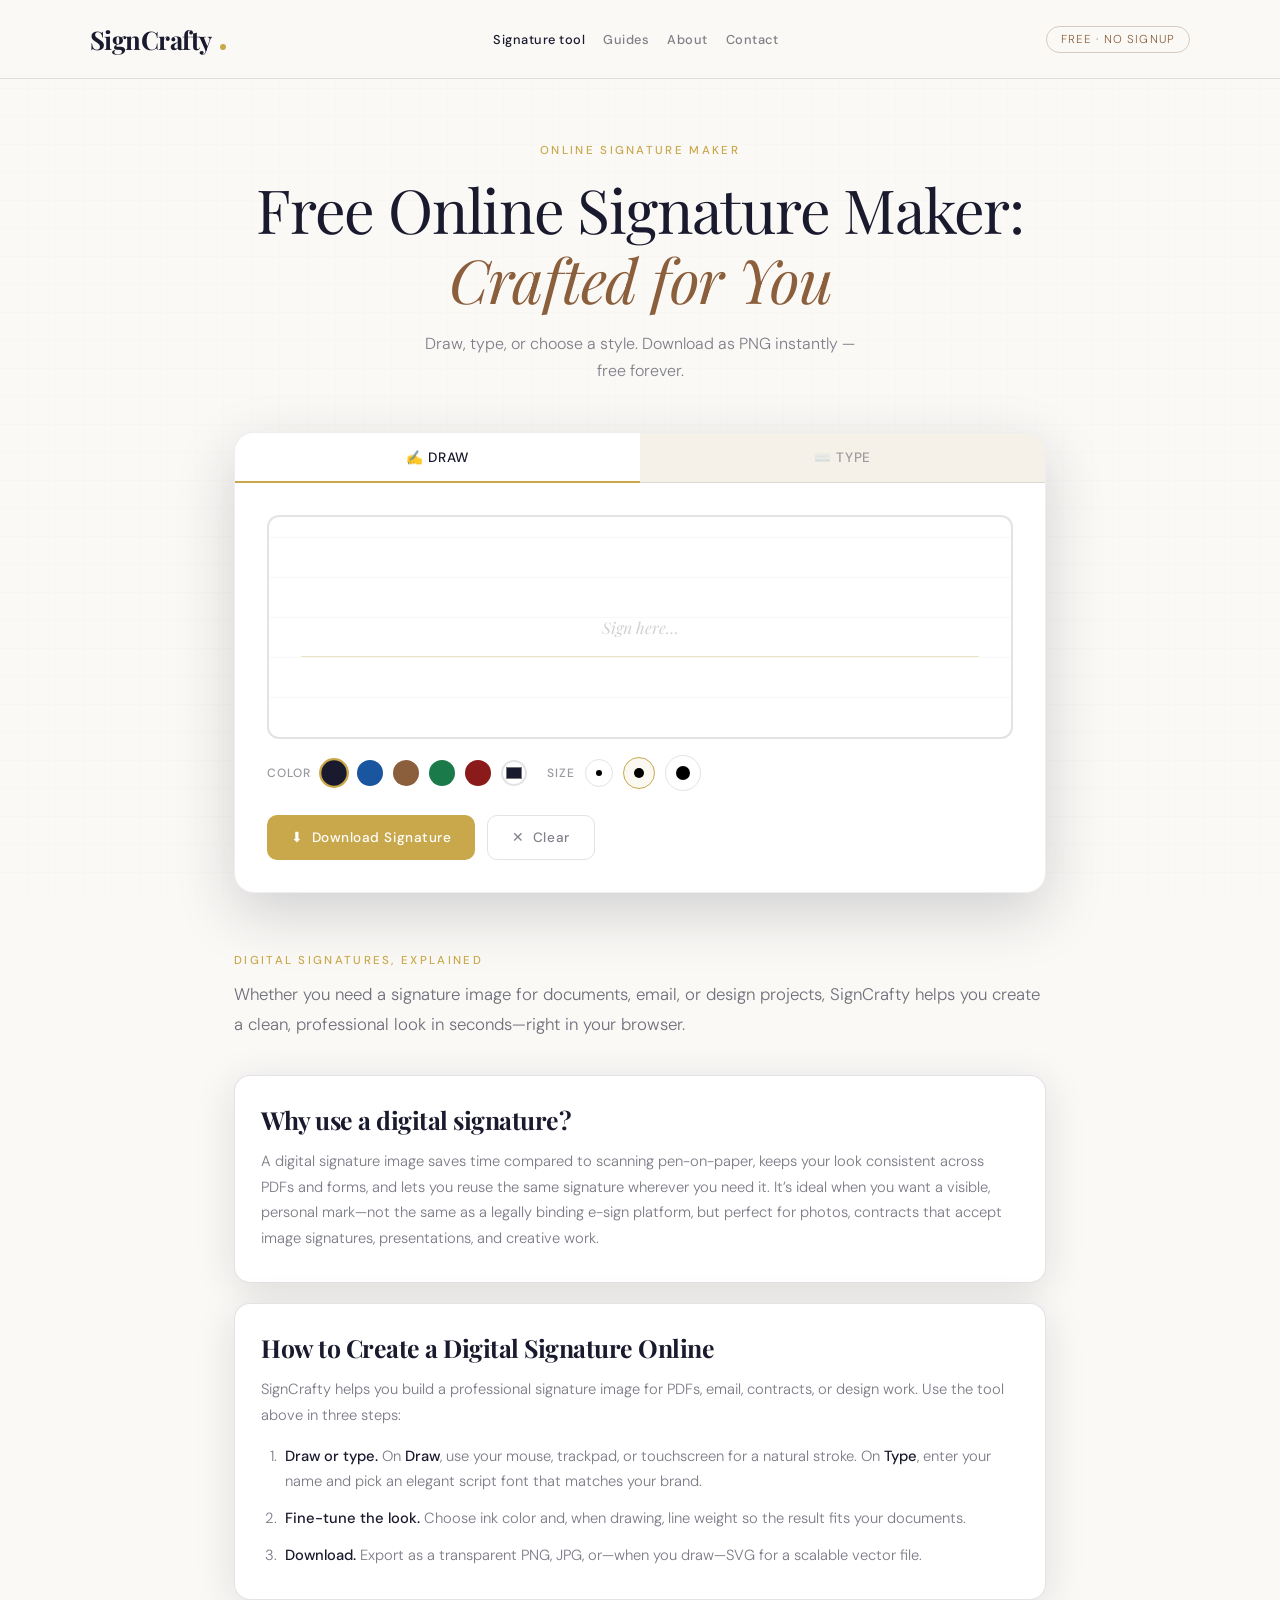
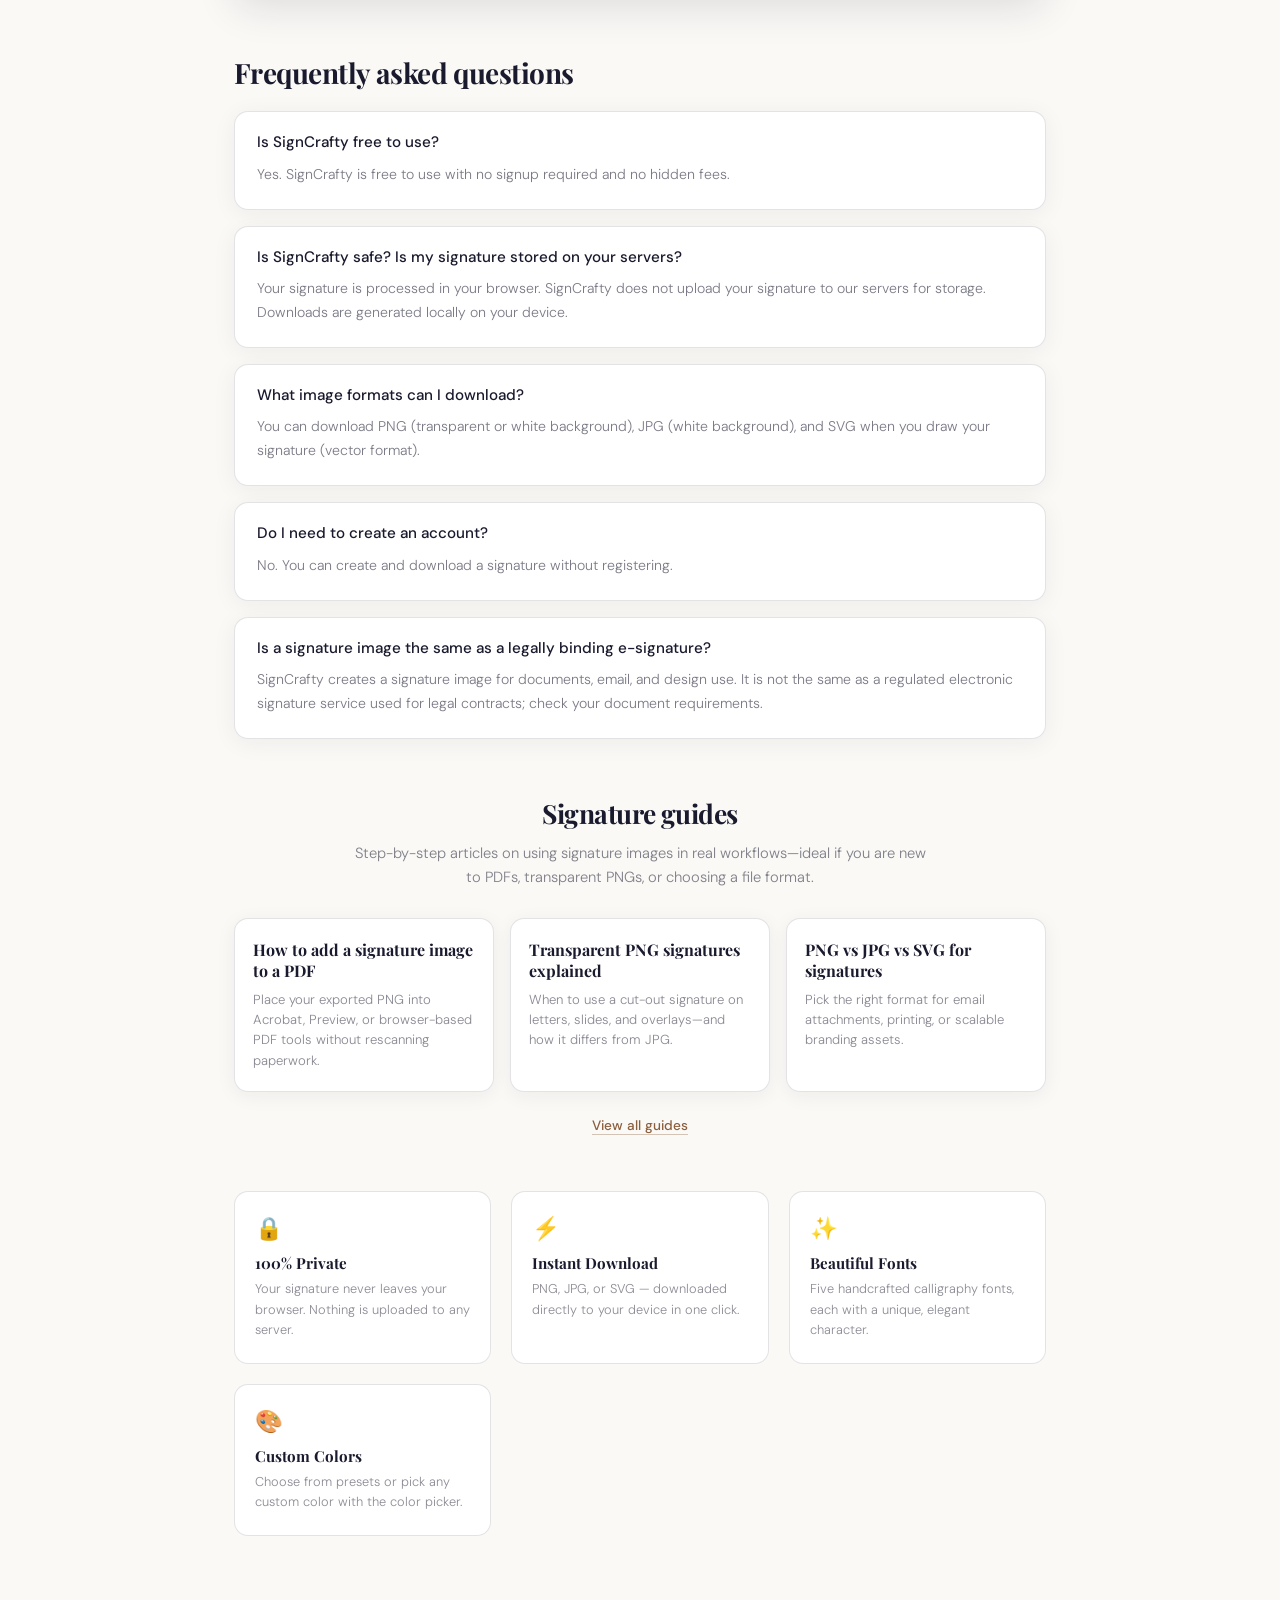
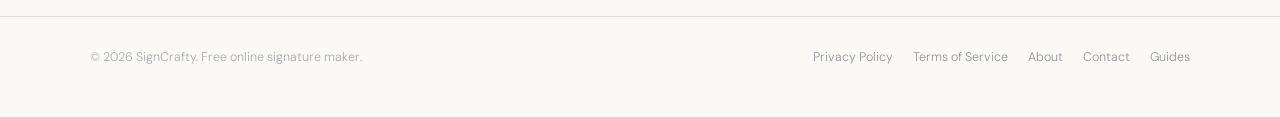
==== commit cc703f48: "add counter visit" ====
--- a/index.html
+++ b/index.html
@@ -94,6 +94,7 @@
 }
 </script>
 
+<script src="analytics.js"></script>
 <script src="main.js" defer></script>
 </head>
 <body>
@@ -361,6 +362,9 @@
       <a href="contact.html">Contact</a>
       <a href="blog.html">Guides</a>
     </nav>
+    <div class="footer-hits">
+      <img src="https://hitscounter.dev/api/hit?url=https%3A%2F%2Fsigncrafty.netlify.app%2F&label=&icon=github&color=%23cfe2ff&message=&style=social&tz=UTC" alt="" decoding="async">
+    </div>
   </div>
 </footer>
 
--- a/styles.css
+++ b/styles.css
@@ -1296,6 +1296,19 @@
 
   .footer-nav a:hover {
     color: var(--ink);
+  }
+
+  .footer-hits {
+    flex-basis: 100%;
+    display: flex;
+    justify-content: center;
+    margin-top: 4px;
+  }
+
+  .footer-hits img {
+    display: block;
+    max-width: 100%;
+    height: auto;
   }
 
   .footer-links {
